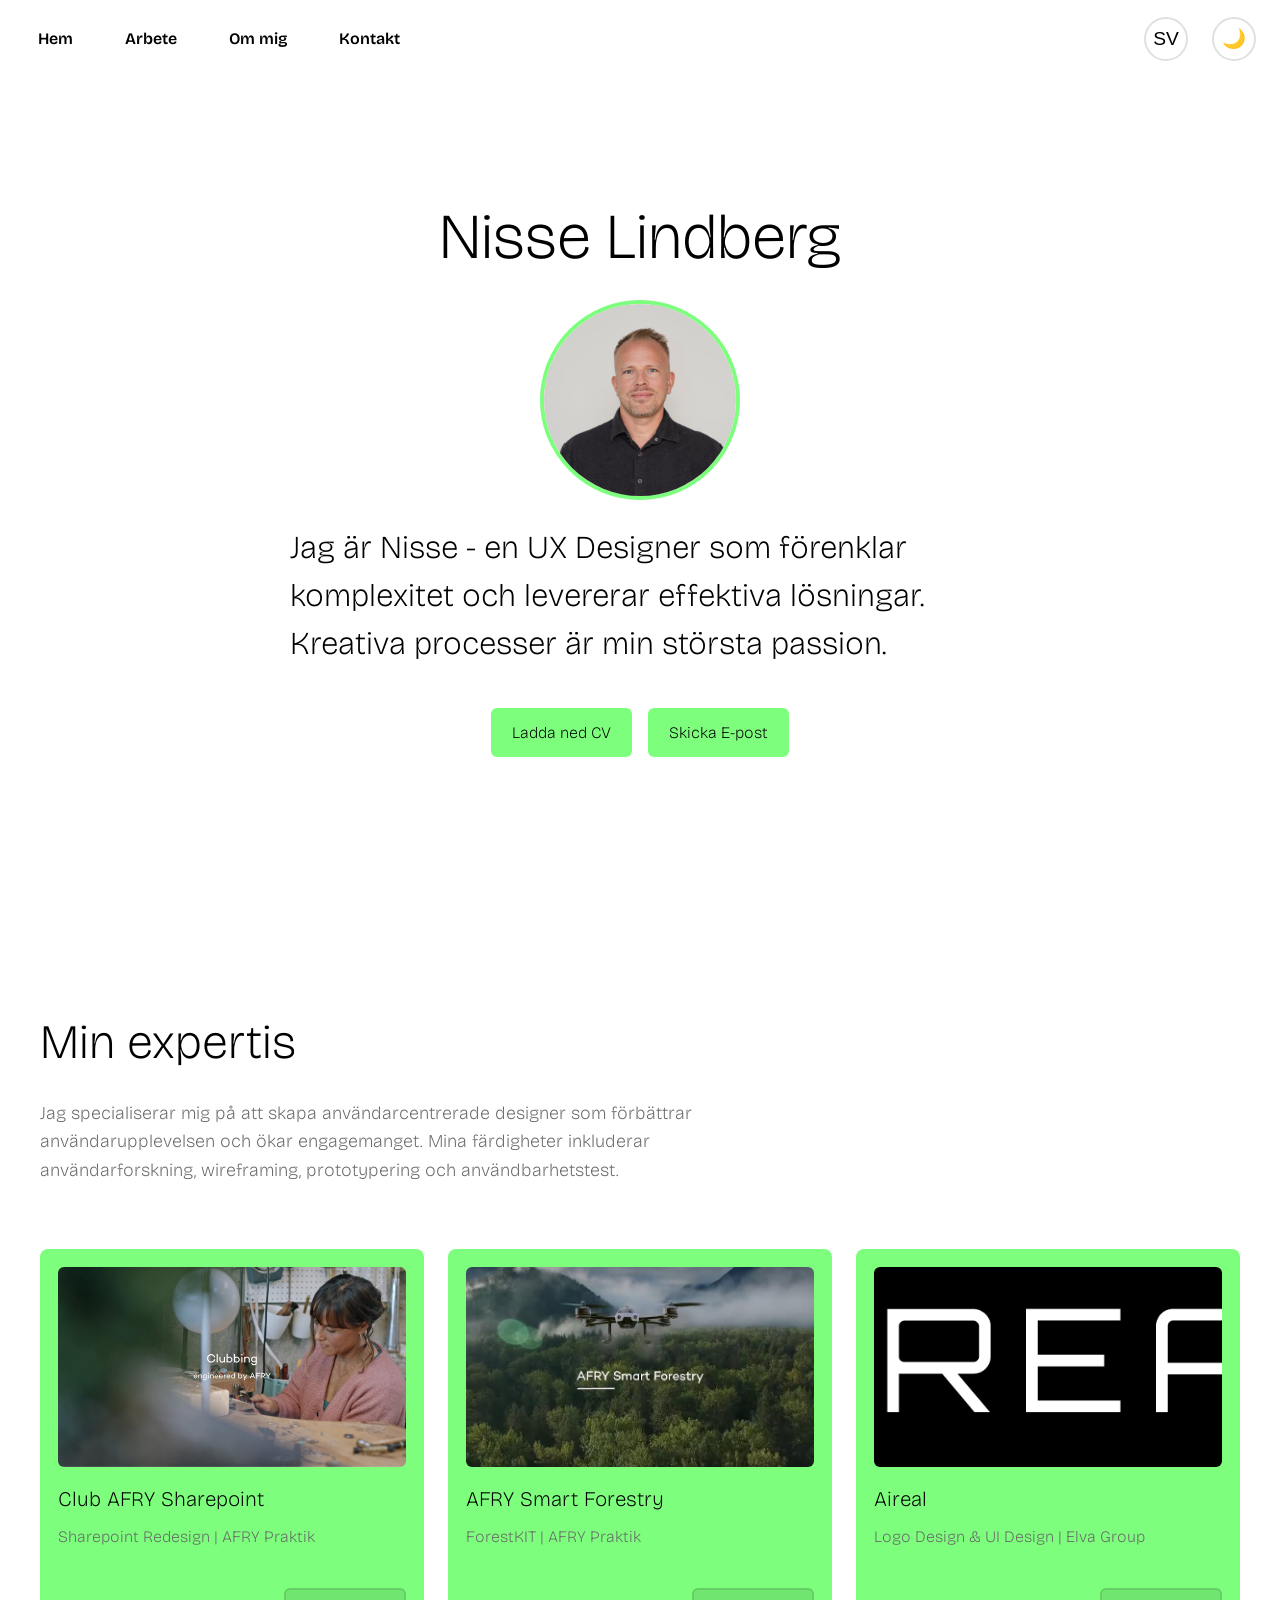
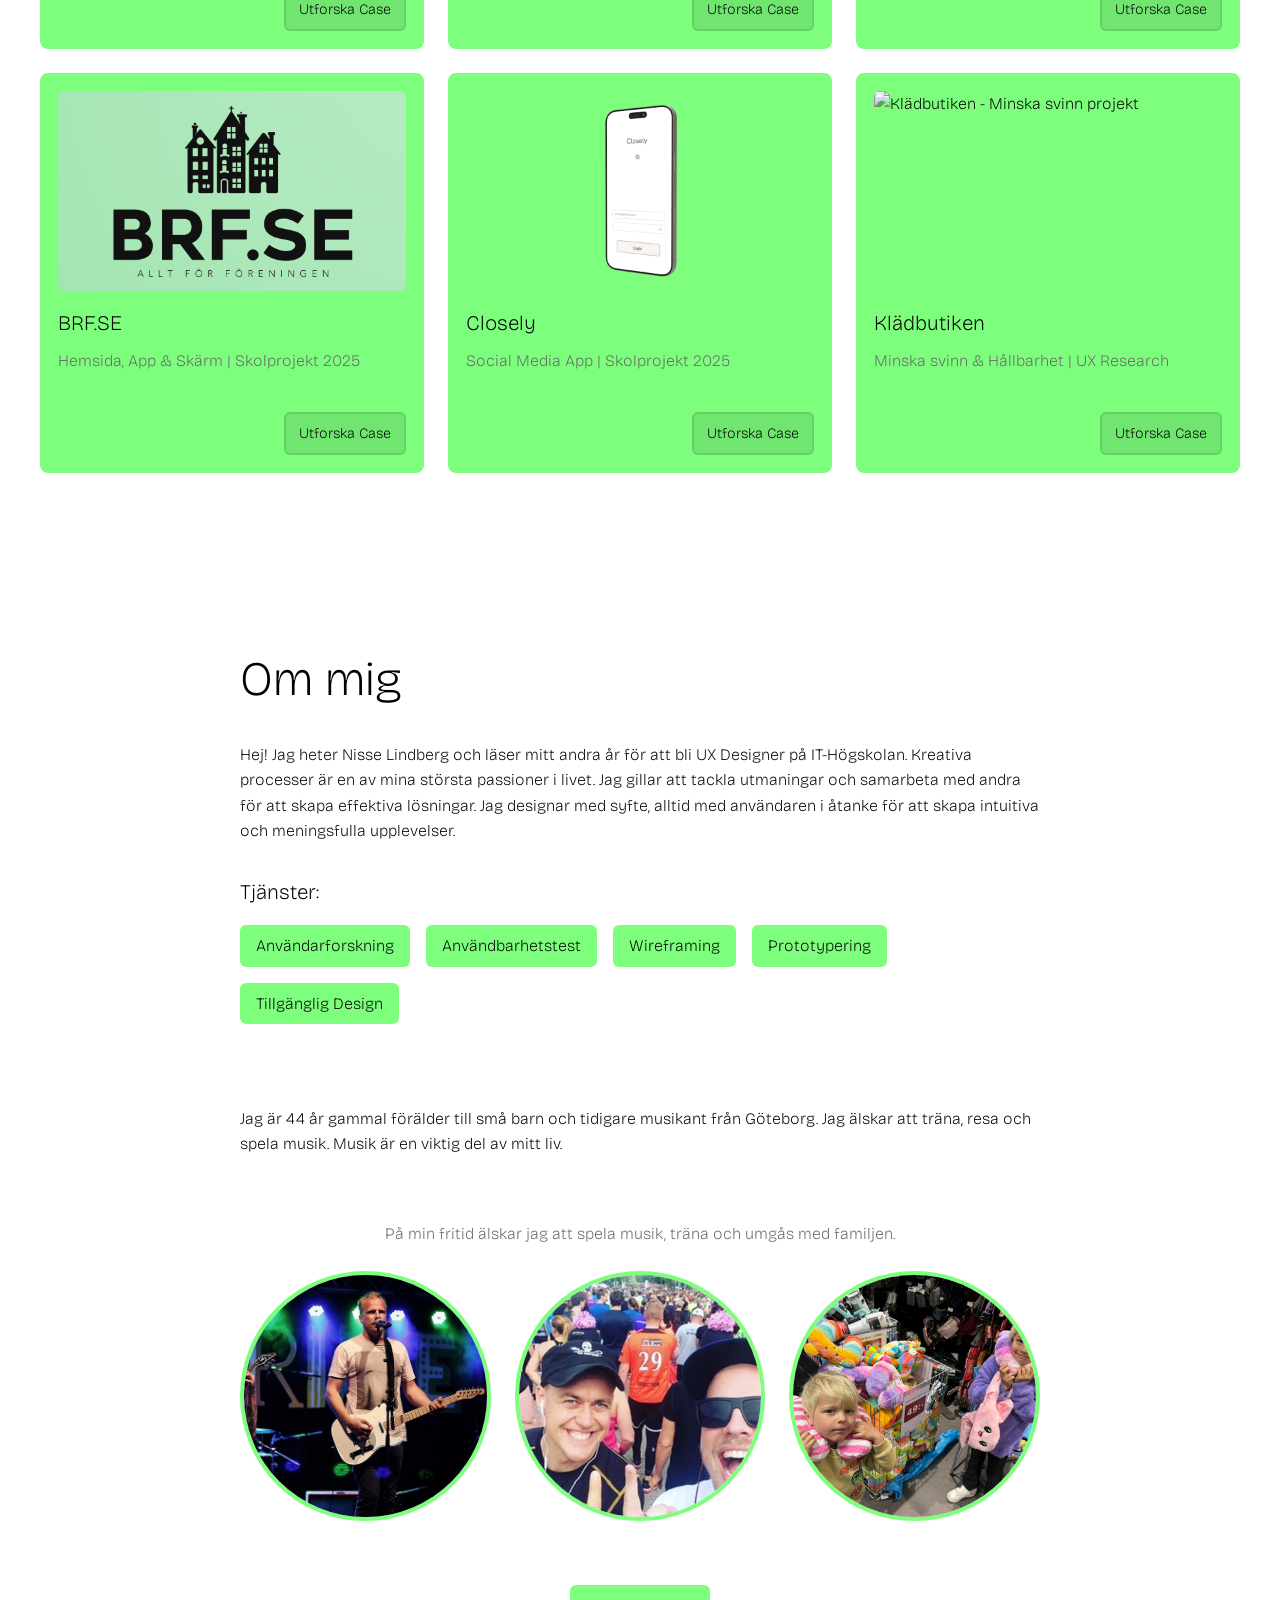
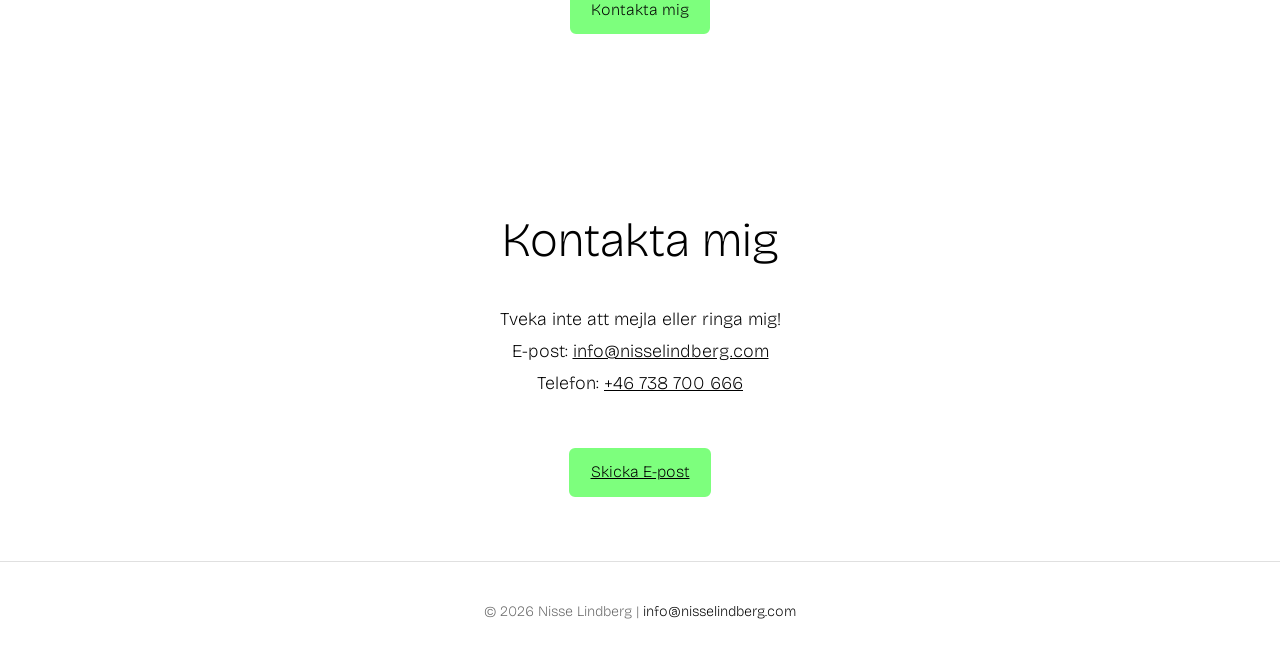
==== index.html @ 81adee59 "uppdatera skiten" ====
<!doctype html>
<html lang="sv">
  <head>
    <meta charset="UTF-8" />
    <meta name="viewport" content="width=device-width, initial-scale=1.0" />
    <meta
      name="description"
      content="Nisse Lindberg - UX Designer. Jag skapar användarcentrerade designlösningar som förbättrar användarupplevelsen."
    />
    <meta name="theme-color" content="#ffffff" />
    <title>Nisse Lindberg | UX Designer Portfolio</title>
    <link rel="preconnect" href="https://fonts.googleapis.com" />
    <link rel="preconnect" href="https://fonts.gstatic.com" crossorigin />
    <link
      href="https://fonts.googleapis.com/css2?family=Bricolage+Grotesque:opsz,wght@12..96,200..800&display=swap"
      rel="stylesheet"
    />
    <link href="https://unpkg.com/aos@2.3.1/dist/aos.css" rel="stylesheet" />
    <script src="https://unpkg.com/lenis@1.0.45/dist/lenis.min.js"></script>
    <link href="style.css?v=2.8" rel="stylesheet" />
  </head>
  <body>
    <a href="#main-content" class="skip-to-content">Hoppa till huvudinnehåll</a>

    <header>
      <nav aria-label="Huvudmeny">
        <ul class="main-menu">
          <li><a href="#home" data-i18n="nav.home">Hem</a></li>
          <li><a href="#work" data-i18n="nav.work">Arbete</a></li>
          <li><a href="#about" data-i18n="nav.about">Om mig</a></li>
          <li><a href="#contact" data-i18n="nav.contact">Kontakt</a></li>
        </ul>
        <button
          class="lang-toggle"
          aria-label="Byt språk"
          style="margin-left: auto"
        >
          <span class="lang-text">SV</span>
        </button>
        <button
          class="theme-toggle"
          aria-label="Slå på/av mörkt läge"
          title="Byt tema"
        >
          <span class="theme-icon">🌙</span>
        </button>
      </nav>
    </header>

    <main id="main-content" role="main">
      <!-- Home Section -->
      <section id="home" aria-label="Hem">
        <div class="hero-container">
          <h1 data-aos="fade-up" data-aos-delay="500" data-i18n="hero.title">
            Nisse Lindberg
          </h1>
          <img
            src="img/cropped-Nisse1.jpg"
            alt="Porträtt av Nisse Lindberg, UX Designer"
            loading="lazy"
          />
          <h2 data-aos="fade-up" data-aos-delay="800" data-i18n="hero.subtitle">
            Jag är Nisse - en UX Designer som förenklar komplexitet och
            levererar effektiva lösningar. Kreativa processer är min största
            passion.
          </h2>
          <div class="nav-buttons">
            <a
              href="CV25.pdf"
              class="btn"
              download
              aria-label="Ladda ned CV"
              data-i18n="hero.cv"
              >Ladda ned CV</a
            >
            <a
              href="mailto:info@nisselindberg.com?subject=Låt%20oss%20ansluta!"
              class="btn"
              aria-label="Skicka e-post till Nisse"
              data-i18n="hero.email"
              >Skicka E-post</a
            >
          </div>
        </div>
      </section>

      <!-- Work Section -->
      <section id="work" aria-label="Mitt arbete">
        <div class="work-container">
          <h2 data-i18n="work.title">Min expertis</h2>
          <p data-i18n="work.desc">
            Jag specialiserar mig på att skapa användarcentrerade designer som
            förbättrar användarupplevelsen och ökar engagemanget. Mina
            färdigheter inkluderar användarforskning, wireframing, prototypering
            och användbarhetstest.
          </p>
          <div class="cases">
            <article class="case-card" data-category="design">
              <img
                src="img/case1.jpg"
                alt="Club AFRY Sharepoint - Redesign projekt"
                loading="lazy"
              />
              <h3>Club AFRY Sharepoint</h3>
              <p data-i18n="case1.desc">Sharepoint Redesign | AFRY Praktik</p>
              <a href="case1.html" class="btn case-btn" data-i18n="case.btn"
                >Utforska Case</a
              >
            </article>
            <article class="case-card" data-category="ux">
              <img
                src="img/case2.jpeg"
                alt="AFRY Smart Forestry - ForestKIT projekt"
                loading="lazy"
              />
              <h3>AFRY Smart Forestry</h3>
              <p data-i18n="case2.desc">ForestKIT | AFRY Praktik</p>
              <a href="case2.html" class="btn case-btn" data-i18n="case.btn"
                >Utforska Case</a
              >
            </article>
            <article class="case-card" data-category="branding">
              <img
                src="img/case3.png"
                alt="Aireal - Logo och UI Design"
                loading="lazy"
              />
              <h3>Aireal</h3>
              <p data-i18n="case3.desc">Logo Design & UI Design | Elva Group</p>
              <a href="case3.html" class="btn case-btn" data-i18n="case.btn"
                >Utforska Case</a
              >
            </article>
            <article class="case-card" data-category="ui">
              <img
                src="img/case4.png"
                alt="BRF.SE - Hemsida, App och skärm design"
                loading="lazy"
              />
              <h3>BRF.SE</h3>
              <p data-i18n="case4.desc">
                Hemsida, App & Skärm | Skolprojekt 2025
              </p>
              <a href="case4.html" class="btn case-btn" data-i18n="case.btn"
                >Utforska Case</a
              >
            </article>
            <article class="case-card" data-category="social">
              <img
                src="img/case5.png"
                alt="Closely - Social media projekt"
                loading="lazy"
              />
              <h3>Closely</h3>
              <p data-i18n="case5.desc">Social Media App | Skolprojekt 2025</p>
              <a href="case5.html" class="btn case-btn" data-i18n="case.btn"
                >Utforska Case</a
              >
            </article>
            <article class="case-card" data-category="ux">
              <img
                src="https://images.unsplash.com/photo-1515886657613-9f3515b0c78f?q=80&w=2520&auto=format&fit=crop"
                alt="Klädbutiken - Minska svinn projekt"
                loading="lazy"
                style="object-position: top"
              />
              <h3>Klädbutiken</h3>
              <p data-i18n="case6.desc">
                Minska svinn & Hållbarhet | UX Research
              </p>
              <a href="case6.html" class="btn case-btn" data-i18n="case.btn"
                >Utforska Case</a
              >
            </article>
          </div>
        </div>
      </section>

      <!-- About Section -->
      <section id="about" aria-label="Om mig">
        <div class="about-container">
          <h2
            data-aos="fade-right"
            data-aos-delay="200"
            data-i18n="about.title"
          >
            Om mig
          </h2>
          <p
            data-aos="fade-left"
            data-aos-duration="1000"
            data-aos-delay="300"
            data-i18n="about.text"
          >
            Hej! Jag heter Nisse Lindberg och läser mitt andra år för att bli UX
            Designer på IT-Högskolan. Kreativa processer är en av mina största
            passioner i livet. Jag gillar att tackla utmaningar och samarbeta
            med andra för att skapa effektiva lösningar. Jag designar med syfte,
            alltid med användaren i åtanke för att skapa intuitiva och
            meningsfulla upplevelser.
          </p>

          <h3
            data-aos="zoom-in"
            data-aos-delay="200"
            data-i18n="about.services"
          >
            Tjänster:
          </h3>
          <ul data-aos="zoom-in" data-aos-delay="200">
            <li data-i18n="about.service1">Användarforskning</li>
            <li data-i18n="about.service2">Användbarhetstest</li>
            <li data-i18n="about.service3">Wireframing</li>
            <li data-i18n="about.service4">Prototypering</li>
            <li data-i18n="about.service5">Tillgänglig Design</li>
          </ul>

          <h3
            data-aos="zoom-out"
            data-aos-delay="200"
            data-i18n="about.personal"
          >
            Personligt:
          </h3>
          <p
            data-aos="zoom-out"
            data-aos-delay="200"
            data-i18n="about.personal_text"
          >
            Jag är 44 år gammal förälder till små barn och tidigare musikant
            från Göteborg. Jag älskar att träna, resa och spela musik. Musik är
            en viktig del av mitt liv.
          </p>

          <figure class="about-images">
            <figcaption data-i18n="about.caption">
              På min fritid älskar jag att spela musik, träna och umgås med
              familjen.
            </figcaption>
            <div class="about-images-grid">
              <img
                src="img/nissegitarr.webp"
                alt="Nisse spelar gitarr"
                loading="lazy"
              />
              <img
                src="img/nisseandy.avif"
                alt="Nisse springer med Andy McCoy från Hanoi Rocks"
                loading="lazy"
              />
              <img
                src="img/kids.avif"
                alt="Nisses barn på en strand"
                loading="lazy"
              />
            </div>
          </figure>

          <div class="about-btn-container">
            <a href="#contact" class="btn" data-i18n="about.btn"
              >Kontakta mig</a
            >
          </div>
        </div>
      </section>

      <!-- Contact Section -->
      <section id="contact" aria-label="Kontakt">
        <div class="contact-container">
          <h2 data-i18n="contact.title">Kontakta mig</h2>
          <p>
            <span data-i18n="contact.intro"
              >Tveka inte att mejla eller ringa mig!</span
            ><br />
            <strong data-i18n="contact.email">E-post:</strong>
            <a href="mailto:info@nisselindberg.com">info@nisselindberg.com</a
            ><br />
            <strong data-i18n="contact.phone">Telefon:</strong>
            <a href="tel:+46738700666">+46 738 700 666</a>
          </p>
          <a
            href="mailto:info@nisselindberg.com?subject=Låt%20oss%20ansluta!"
            class="btn"
            data-i18n="contact.btn"
            >Skicka E-post</a
          >
        </div>
      </section>
    </main>

    <footer>
      <p>
        &copy; 2026 Nisse Lindberg |
        <a href="mailto:info@nisselindberg.com">info@nisselindberg.com</a>
      </p>
    </footer>

    <script src="https://unpkg.com/aos@2.3.1/dist/aos.js"></script>
    <script src="js/main.js"></script>
    <script>
      AOS.init();
    </script>
  </body>
</html>
---- style.css ----
/* ========================================
   CSS VARIABLES & GLOBAL STYLES
   ======================================== */

:root {
  /* Colors */
  --color-primary: #000000;
  --color-secondary: #ffffff;
  --color-accent: #7dff7d; /* Bright green */
  --color-accent-hover: #5cd65c;
  --color-glow: transparent; /* Clean white background for light mode */
  --color-text: #000000;
  --color-text-light: #666666;
  --color-bg: #ffffff;
  --color-bg-alt: #f7f7f7;
  --color-border: #e0e0e0;

  /* Typography */
  --font-family: "Bricolage Grotesque", sans-serif;
  --font-size-base: 16px;
  --font-size-small: 0.9rem;
  --font-size-large: 1.125rem;

  /* Spacing */
  --spacing-xs: 0.25rem;
  --spacing-sm: 0.5rem;
  --spacing-md: 1rem;
  --spacing-lg: 1.5rem;
  --spacing-xl: 2rem;
  --spacing-2xl: 4rem;

  /* Border Radius */
  --radius-sm: 6px;
  --radius-md: 8px;
  --radius-lg: 12px;
  --radius-full: 50%;

  /* Transitions */
  --transition-fast: 0.2s ease;
  --transition-normal: 0.3s ease;
  --transition-slow: 0.6s ease;

  /* Z-index */
  --z-nav: 1000;
  --z-modal: 1100;
}

/* Allow explicit theme switching via data-theme attribute */
:root[data-theme="dark"] {
  --color-primary: #ffffff;
  --color-secondary: #020617; /* Dark dark blue */
  --color-accent: #3b82f6; /* Tech Blue */
  --color-accent-hover: #2563eb;
  --color-glow: #172554; /* Mysterious deep blue glow */
  --color-text: #ffffff;
  --color-text-light: #cccccc;
  --color-bg: radial-gradient(
    ellipse at 50% 100%,
    #1e40af 0%,
    #020617 70%
  ); /* Mysterious gradient from bottom */
  --color-bg-alt: #1e293b;
  --color-border: #374151;
}

:root[data-theme="light"] {
  /* keep defaults in :root; explicit light theme ensures predictability */
  --color-primary: #000000;
  --color-secondary: #ffffff;
  --color-accent: #7dff7d;
  --color-accent-hover: #5cd65c;
  --color-glow: transparent;
  --color-text: #000000;
  --color-text-light: #666666;
  --color-bg: #ffffff;
  --color-bg-alt: #f7f7f7;
  --color-border: #e0e0e0;
}

/* Dark mode */
@media (prefers-color-scheme: dark) {
  :root {
    --color-primary: #ffffff;
    --color-secondary: #020617;
    --color-accent: #3b82f6;
    --color-accent-hover: #2563eb;
    --color-glow: #172554;
    --color-text: #ffffff;
    --color-text-light: #cccccc;
    --color-bg: radial-gradient(ellipse at 50% 100%, #1e40af 0%, #020617 70%);
    --color-bg-alt: #1e293b;
    --color-border: #374151;
  }
}

/* ========================================
   GLOBAL STYLES
   ======================================== */

* {
  box-sizing: border-box;
}

html {
  margin: 0;
  padding: 0;
  overflow-x: hidden;
  height: 100%;
}

html,
body {
  font-size: var(--font-size-base);
  font-family: var(--font-family);
  margin: 0;
  padding: 0;
  font-weight: 200;
  line-height: 1.6;
  color: var(--color-text);
  background: var(--color-bg);
  background-attachment: fixed; /* Ensure gradient covers full scroll */
  transition: color var(--transition-normal);
  overflow-x: hidden;
  min-height: 100%;
  -webkit-font-smoothing: antialiased;
  -moz-osx-font-smoothing: grayscale;
}

body {
  background-color: transparent;
}

/* Lenis Smooth Scroll recommended styles */
html.lenis,
html.lenis body {
  height: auto;
}

.lenis.lenis-smooth {
  scroll-behavior: auto !important;
}

.lenis.lenis-smooth [data-lenis-prevent] {
  overscroll-behavior: contain;
}

h1,
h2,
h3,
h4,
h5,
h6,
strong,
b {
  font-family: var(--font-family);
  font-weight: 200;
}

/* Ensure nothing appears above header */
html::before,
html::after,
body::after {
  display: none !important;
  content: none !important;
}

body::before {
  content: "";
  position: fixed;
  top: 50%;
  left: 50%;
  transform: translate(-50%, -50%);
  width: 150vw;
  height: 150vh;
  background: radial-gradient(
    circle at center,
    var(--color-glow) 0%,
    transparent 60%
  );
  filter: blur(80px);
  z-index: 0;
  pointer-events: none;
  animation: gradient-pulse 10s ease-in-out infinite alternate;
}

body.dark-mode {
  color-scheme: dark;
}

/* Skip to content link for accessibility */
.skip-to-content {
  position: absolute;
  top: -9999px;
  left: -9999px;
  background: var(--color-primary);
  color: var(--color-secondary);
  padding: var(--spacing-md);
  text-decoration: none;
  z-index: calc(var(--z-nav) + 1);
  border-radius: 0 0 var(--radius-sm) 0;
  opacity: 0;
  visibility: hidden;
}

.skip-to-content:focus {
  top: 0;
  left: 0;
  opacity: 1;
  visibility: visible;
  outline: 2px solid var(--color-accent);
  outline-offset: 2px;
}

img {
  max-width: 100%;
  height: auto;
  display: block;
}

/* ========================================
  KEYFRAME ANIMATIONS
  ======================================== */

@keyframes shake {
  0% {
    transform: translateX(0);
  }
  25% {
    transform: translateX(-4px);
  }
  50% {
    transform: translateX(4px);
  }
  75% {
    transform: translateX(-4px);
  }
  100% {
    transform: translateX(0);
  }
}

@keyframes reveal {
  0% {
    opacity: 0;
    transform: translateY(40px);
  }
  100% {
    opacity: 1;
    transform: translateY(0);
  }
}

@keyframes gradient-pulse {
  0% {
    transform: translate(-50%, -50%) scale(1);
    opacity: 0.5;
  }
  100% {
    transform: translate(-50%, -50%) scale(1.3);
    opacity: 0.8;
  }
}

/* ========================================
  HEADER & NAVIGATION
  ======================================== */

header {
  position: fixed;
  top: 0 !important;
  left: 0;
  right: 0;
  width: 100%;
  max-width: 100%;
  background: transparent !important; /* allow nav background to show through */
  z-index: var(--z-nav);
  box-shadow: none !important;
  transition:
    box-shadow var(--transition-normal),
    background-color var(--transition-normal);
  border: none !important;
  margin: 0 !important;
  padding: 0 !important;
  height: auto;
}

header::before,
header::after {
  display: none !important;
  content: none !important;
}

/* Hide any scroll indicator elements */
#scroll-indicator,
.scroll-indicator,
[id*="scroll"],
[class*="scroll-indicator"] {
  display: none !important;
}

header:hover {
  box-shadow: none;
}

nav {
  display: flex;
  justify-content: flex-start;
  align-items: center;
  padding: var(--spacing-md) var(--spacing-lg);
  gap: var(--spacing-lg);
  background-color: transparent;
  border: none;
  position: relative;
}

nav ul {
  display: flex;
  gap: var(--spacing-lg);
  list-style: none;
  margin: 0;
  padding: 0;
}

nav a {
  text-decoration: none;
  color: var(--color-text);
  font-weight: 600;
  padding: 0.5rem 0.75rem;
  border-radius: var(--radius-sm);
  background-color: transparent;
  transition: all var(--transition-fast);
  position: relative;
  border: 2px solid transparent;
  min-height: 44px; /* larger hit area */
  display: inline-flex;
  align-items: center;
}

nav a:hover {
  transform: translateY(-2px);
  background-color: var(--color-accent-hover);
  color: var(--color-text);
}

nav a:focus {
  outline: 3px solid var(--color-accent);
  outline-offset: 3px;
  background-color: var(--color-accent);
  color: var(--color-text);
}

nav a.active {
  background-color: var(--color-accent);
  font-weight: 700;
}

/* Theme toggle button */
.theme-toggle,
.lang-toggle {
  background: transparent;
  border: 2px solid var(--color-border);
  color: var(--color-text);
  font-size: 1.2rem;
  width: 44px;
  height: 44px;
  border-radius: var(--radius-full);
  cursor: pointer;
  display: flex;
  align-items: center;
  justify-content: center;
  transition: all var(--transition-fast);
}

.theme-toggle:hover,
.lang-toggle:hover {
  background-color: var(--color-accent-hover);
  transform: translateY(-2px);
}

.theme-toggle:focus,
.lang-toggle:focus {
  outline: 2px solid var(--color-accent);
  outline-offset: 2px;
}

/* ========================================
   CASE PAGE STYLES
   ======================================== */

.case-container,
.case {
  max-width: 900px;
  margin: var(--spacing-xl) auto var(--spacing-2xl); /* Justerad toppmarginal för att minska avståndet till header-bilden */
  padding: var(--spacing-2xl) var(--spacing-lg);
}

.case-container h1,
.case h1 {
  font-size: clamp(2.5rem, 5vw, 3.5rem);
  font-weight: 200;
  margin-bottom: var(--spacing-md);
  color: var(--color-text);
  line-height: 1.2;
}

.case-container h2,
.case h2 {
  font-size: clamp(1.8rem, 4vw, 2.5rem);
  font-weight: 200;
  margin-top: var(--spacing-2xl);
  margin-bottom: var(--spacing-md);
  color: var(--color-text);
  border-bottom: 2px solid var(--color-accent);
  padding-bottom: var(--spacing-sm);
}

.case-container h3,
.case h3 {
  font-size: clamp(1.3rem, 3vw, 1.8rem);
  font-weight: 200;
  margin-top: var(--spacing-xl);
  margin-bottom: var(--spacing-md);
  color: var(--color-text);
}

.case-container p,
.case p {
  font-size: var(--font-size-large);
  line-height: 1.8;
  margin-bottom: var(--spacing-lg);
  color: var(--color-text-light);
}

.case-container strong,
.case strong {
  color: var(--color-text);
  font-weight: 200;
}

.case-meta {
  display: grid;
  grid-template-columns: repeat(auto-fit, minmax(200px, 1fr));
  gap: var(--spacing-md);
  margin: var(--spacing-xl) 0;
  padding: var(--spacing-lg);
  background: var(--color-accent);
  border-radius: var(--radius-md);
}

.case-meta p {
  margin: 0;
  font-size: var(--font-size-base);
}

.case-image,
.case figure {
  margin: var(--spacing-2xl) 0;
}

.case-image img,
.case img,
.case figure img {
  width: 100%;
  border-radius: var(--radius-md);
  box-shadow: 0 8px 24px rgba(0, 0, 0, 0.1);
  transition: transform var(--transition-normal);
  display: block;
}

.case-image img:hover,
.case img:hover,
.case figure img:hover {
  transform: scale(1.02);
}

.case iframe,
.case video {
  width: 100%;
  max-width: 100%;
  aspect-ratio: 16 / 9;
  border-radius: var(--radius-md);
  border: none;
  box-shadow: 0 8px 24px rgba(0, 0, 0, 0.1);
  display: block;
  margin: var(--spacing-lg) 0;
}

.case video {
  background: var(--color-bg-alt);
}

.case-container .nav-buttons,
.case .nav-buttons {
  margin-top: var(--spacing-2xl);
  padding-top: var(--spacing-xl);
  border-top: 2px solid var(--color-border);
  display: flex;
  justify-content: center;
}

/* Featured image in header */
.featured-image {
  width: 100%;
  background-size: cover;
  background-position: center;
  height: 400px;
  margin-top: 160px; /* Justerad för att flytta ner bilden ännu mer från headern */
  margin-top: 180px; /* Justerad för att flytta ner bilden ännu mer från headern */
  position: relative;
  z-index: 1;
}

.project-intro img {
  width: 100%;
  border-radius: var(--radius-md);
  box-shadow: 0 8px 24px rgba(0, 0, 0, 0.1);
}

.project-description h1 {
  margin-bottom: var(--spacing-md);
}

/* Project details grid */
.project-details {
  display: grid;
  grid-template-columns: repeat(auto-fit, minmax(250px, 1fr));
  gap: var(--spacing-lg);
  margin: var(--spacing-2xl) 0;
}

.detail-card {
  background: var(--color-accent);
  padding: var(--spacing-lg);
  border-radius: var(--radius-md);
  transition: transform var(--transition-normal);
}

.detail-card:hover {
  transform: translateY(-4px);
  box-shadow: 0 8px 24px rgba(0, 0, 0, 0.1);
}

.detail-card h3 {
  margin-top: 0;
  margin-bottom: var(--spacing-sm);
  border: none;
  padding: 0;
}

.detail-card p {
  margin: 0;
}

/* Gallery grid */
.project-gallery {
  margin: var(--spacing-2xl) 0;
}

.gallery-grid {
  display: grid;
  grid-template-columns: repeat(auto-fit, minmax(300px, 1fr));
  gap: var(--spacing-lg);
  margin-top: var(--spacing-lg);
}

.gallery-grid img {
  width: 100%;
  border-radius: var(--radius-md);
  box-shadow: 0 8px 24px rgba(0, 0, 0, 0.1);
  aspect-ratio: 16 / 9;
  object-fit: cover;
}

.project-content {
  margin: var(--spacing-2xl) 0;
}

/* Footer contact section on case pages */
footer .contact-container {
  max-width: 700px;
  margin: 0 auto;
  text-align: center;
  padding: var(--spacing-2xl) var(--spacing-lg);
}

/* Responsive for case pages */
@media (max-width: 768px) {
  .case-container,
  .case {
    margin-top: 100px;
    padding: var(--spacing-xl) var(--spacing-md);
  }

  .case-meta,
  .project-details {
    grid-template-columns: 1fr;
  }

  .gallery-grid {
    grid-template-columns: 1fr;
  }
}

/* ========================================
   HERO / HOME SECTION
   ======================================== */

#home {
  background-color: transparent;
  min-height: 100vh;
  display: flex;
  align-items: center;
  justify-content: center;
  text-align: center;
  padding: 80px var(--spacing-lg) var(--spacing-lg);
  position: relative;
  overflow: hidden;
}

.hero-container {
  max-width: 700px;
  display: flex;
  flex-direction: column;
  align-items: center;
  gap: var(--spacing-lg);
  animation: fadeIn var(--transition-slow) ease-out;
  position: relative;
  z-index: 1;
}

@keyframes fadeIn {
  from {
    opacity: 0;
    transform: translateY(20px);
  }
  to {
    opacity: 1;
    transform: translateY(0);
  }
}

.hero-container h1 {
  font-size: clamp(2.5rem, 8vw, 4rem);
  font-weight: 200;
  margin: 0;
  line-height: 1.2;
  width: 100%;
  text-align: center;
}

.hero-container h2 {
  font-size: clamp(1.5rem, 4vw, 2rem);
  font-weight: 200;
  line-height: 1.5;
  text-align: left;
  margin: 0;
  width: fit-content;
}

.hero-container img {
  width: 200px;
  height: 200px;
  border-radius: var(--radius-full);
  object-fit: cover;
  border: 4px solid var(--color-accent);
  transition: transform var(--transition-normal);
}

.hero-container img:hover {
  transform: scale(1.05) rotate(2deg);
}

.nav-buttons {
  display: flex;
  justify-content: center;
  gap: var(--spacing-md);
  flex-wrap: wrap;
  margin-top: var(--spacing-md);
}

/* ========================================
   BUTTONS
   ======================================== */

.btn {
  display: inline-block;
  padding: 0.6rem 1.2rem;
  background-color: var(--color-accent);
  color: var(--color-text);
  text-decoration: none;
  border-radius: var(--radius-sm);
  font-weight: 200;
  transition: all var(--transition-fast);
  border: 2px solid var(--color-accent);
  cursor: pointer;
  font-family: inherit;
  font-size: inherit;
  text-align: center;
  position: relative;
}

.btn:hover {
  background-color: var(--color-accent-hover);
  border-color: var(--color-accent-hover);
  transform: translateY(-2px);
  box-shadow: 0 4px 12px rgba(0, 0, 0, 0.15);
}

.btn:focus {
  outline: 2px solid var(--color-primary);
  outline-offset: 2px;
}

.btn:active {
  transform: translateY(0);
}

/* ========================================
   WORK SECTION
   ======================================== */

#work {
  background-color: transparent;
  padding: var(--spacing-2xl) var(--spacing-lg);
}

.work-container {
  max-width: 1200px;
  margin: 0 auto;
}

.work-container h2 {
  font-size: clamp(2rem, 5vw, 3rem);
  margin-bottom: var(--spacing-md);
}

.work-container > p {
  font-size: var(--font-size-large);
  color: var(--color-text-light);
  max-width: 700px;
  margin-bottom: var(--spacing-2xl);
}

.cases {
  display: grid;
  grid-template-columns: repeat(auto-fit, minmax(300px, 1fr));
  gap: var(--spacing-lg);
  margin-top: var(--spacing-2xl);
}

.case-card {
  background: var(--color-accent);
  border-radius: var(--radius-md);
  padding: var(--spacing-md);
  min-height: 400px;
  display: flex;
  flex-direction: column;
  position: relative;
  transition: all var(--transition-normal);
  border: 2px solid transparent;
  overflow: hidden;
  cursor: pointer;
}

.case-card:hover {
  transform: translateY(-8px);
  box-shadow: 0 12px 24px rgba(0, 0, 0, 0.15);
  border-color: var(--color-primary);
}

.case-card img {
  width: 100%;
  height: 200px;
  object-fit: cover;
  border-radius: var(--radius-sm);
  transition: transform var(--transition-normal);
}

.case-card:hover img {
  transform: scale(1.05);
}

/* Specific fix for Closely card image to prevent cropping */
.case-card[data-category="social"] img {
  object-fit: contain;
}

.case-card h3 {
  margin: var(--spacing-md) 0 var(--spacing-sm);
  font-size: 1.3rem;
}

.case-card p {
  flex-grow: 1;
  color: var(--color-text-light);
  margin: 0;
  padding-bottom: var(--spacing-lg);
}

.case-card .case-insikter {
  font-size: var(--font-size-small);
  font-style: italic;
  color: var(--color-text-light);
  margin-top: var(--spacing-sm);
  padding-bottom: var(--spacing-md);
}

.case-btn {
  margin-top: auto;
  align-self: flex-end;
  padding: 0.5rem 0.8rem;
  font-size: var(--font-size-small);
  background-color: rgba(0, 0, 0, 0.1);
  border: 2px solid rgba(0, 0, 0, 0.1);
  border-radius: var(--radius-sm);
}

.case-btn:hover {
  background-color: rgba(0, 0, 0, 0.2);
  border-color: rgba(0, 0, 0, 0.2);
}

/* ========================================
   ABOUT SECTION
   ======================================== */

#about {
  background-color: transparent;
  padding: var(--spacing-2xl) var(--spacing-lg);
}

.about-container {
  max-width: 800px;
  margin: 0 auto;
}

.about-container h2 {
  font-size: clamp(2rem, 5vw, 3rem);
  margin-bottom: var(--spacing-lg);
}

.about-container h3 {
  font-size: 1.3rem;
  margin-top: var(--spacing-xl);
  margin-bottom: var(--spacing-md);
}

.about-container ul {
  list-style: none;
  padding: 0;
  margin: 0;
  display: flex;
  flex-wrap: wrap;
  gap: var(--spacing-md);
}

.about-container li {
  background: var(--color-accent);
  padding: var(--spacing-sm) var(--spacing-md);
  border-radius: var(--radius-sm);
  transition: all var(--transition-fast);
}

.about-container li:hover {
  background: var(--color-accent-hover);
  transform: scale(1.05);
}

.about-images figcaption {
  text-align: center;
  margin-bottom: var(--spacing-lg);
  color: var(--color-text-light);
}

.about-images {
  margin: var(--spacing-2xl) 0;
}

.about-images-grid {
  display: grid;
  grid-template-columns: repeat(3, 1fr);
  gap: var(--spacing-lg);
}

.about-images img {
  width: 100%;
  aspect-ratio: 1;
  border-radius: var(--radius-full);
  object-fit: cover;
  transition: transform var(--transition-normal);
  border: 4px solid var(--color-accent);
}

.about-images img:hover {
  transform: scale(1.05) rotate(-2deg);
}

.about-btn-container {
  display: flex;
  justify-content: center;
  margin-top: var(--spacing-2xl);
}

/* ========================================
   CONTACT SECTION
   ======================================== */

#contact {
  background-color: transparent;
  padding: var(--spacing-2xl) var(--spacing-lg);
}

.contact-container {
  max-width: 700px;
  margin: 0 auto;
  text-align: center;
}

.contact-container h2 {
  font-size: clamp(2rem, 5vw, 3rem);
  margin-bottom: var(--spacing-lg);
}

.contact-container img {
  display: block;
  margin: var(--spacing-lg) auto;
  width: 200px;
  height: 200px;
  border-radius: var(--radius-full);
  object-fit: cover;
  border: 4px solid var(--color-accent);
  transition: transform var(--transition-normal);
}

.contact-container img:hover {
  transform: scale(1.05);
}

.contact-container p {
  font-size: var(--font-size-large);
  margin: var(--spacing-lg) 0;
  line-height: 1.8;
}

.contact-container a {
  color: var(--color-text);
  text-decoration: underline;
  transition: color var(--transition-fast);
}

.contact-container a:hover {
  color: var(--color-accent);
}

.contact-container a:focus {
  outline: 2px solid var(--color-accent);
  outline-offset: 2px;
}

.contact-container .btn {
  margin-top: var(--spacing-lg);
}

/* ========================================
   FOOTER
   ======================================== */

footer {
  background-color: transparent;
  text-align: center;
  padding: var(--spacing-lg);
  font-size: var(--font-size-small);
  color: var(--color-text-light);
  border-top: 1px solid var(--color-border);
}

footer a {
  color: var(--color-text);
  text-decoration: none;
  transition: color var(--transition-fast);
}

footer a:hover {
  color: var(--color-accent);
  text-decoration: underline;
}

/* ========================================
   RESPONSIVE DESIGN
   ======================================== */

/* Tablet */
@media (max-width: 1024px) {
  nav {
    flex-wrap: wrap;
    gap: var(--spacing-md);
  }

  nav ul {
    gap: var(--spacing-md);
  }

  .hero-container h2 {
    text-align: center;
  }

  .cases {
    grid-template-columns: repeat(2, 1fr);
  }

  .about-images {
    grid-template-columns: repeat(2, 1fr);
  }

  .about-images img {
    width: 100%;
    height: 250px;
  }
}

/* Mobile */
@media (max-width: 768px) {
  /* Öka kontrasten för text i light mode på mobil */
  :root,
  :root[data-theme="light"] {
    --color-text-light: #000000;
    --color-text: #000000;
  }

  :root[data-theme="dark"] {
    --color-text-light: #ffffff;
  }

  html,
  body {
    font-size: 16px; /* Behåll läsbar storlek på mobil */
  }

  header {
    padding: var(--spacing-sm);
  }

  nav {
    justify-content: center;
    gap: var(--spacing-sm);
    padding: var(--spacing-sm);
    flex-wrap: wrap; /* Låt innehållet flöda så inget överlappar */
  }

  nav ul {
    flex-wrap: wrap;
    justify-content: center;
    gap: var(--spacing-xs); /* Mindre gap mellan knapparna */
  }

  nav a {
    padding: 0.4rem 0.5rem; /* Mindre padding */
    font-size: 0.9rem; /* Mindre text för att spara plats */
  }

  .theme-toggle,
  .lang-toggle {
    position: static; /* Ta bort absolut positionering för att undvika överlapp */
    width: 36px; /* Lite mindre knappar */
    height: 36px;
    font-size: 1rem;
    margin-left: 0;
  }

  #home {
    padding-top: 100px;
    padding: 100px var(--spacing-md) var(--spacing-lg);
  }

  .hero-container h1 {
    font-size: 2.5rem; /* Större rubrik */
  }

  .hero-container h2 {
    font-size: 1.5rem;
  }

  .hero-container img {
    width: 220px; /* Mycket större profilbild */
    height: 220px;
  }

  .nav-buttons {
    gap: var(--spacing-sm);
  }

  .btn {
    padding: 0.5rem 1rem;
    font-size: 0.9rem;
  }

  .case-card img {
    height: 240px; /* Högre bilder på case-korten */
  }

  .cases {
    grid-template-columns: 1fr;
  }

  .work-container,
  .about-container,
  .contact-container {
    padding: 0 var(--spacing-sm);
  }

  .about-images {
    grid-template-columns: 1fr;
    gap: var(--spacing-md);
  }

  .about-images img {
    width: 100%;
    height: 250px;
  }

  .contact-container img {
    width: 150px;
    height: 150px;
  }
}

/* Extra small devices */
@media (max-width: 480px) {
  html,
  body {
    font-size: 16px; /* Ingen minskning på små skärmar */
  }

  header {
    padding: var(--spacing-xs);
  }

  nav ul {
    flex-wrap: wrap;
  }

  #home {
    padding-top: 90px;
  }

  .hero-container h1 {
    font-size: 2.2rem;
  }

  .hero-container h2 {
    font-size: 1.3rem;
  }

  .hero-container img {
    width: 180px;
    height: 180px;
  }

  .case-card {
    min-height: 350px;
  }

  .case-card h3 {
    font-size: 1.1rem;
  }

  .btn {
    padding: 0.4rem 0.8rem;
    font-size: 0.85rem;
  }
}

/* ========================================
   PRINT STYLES
   ======================================== */

@media print {
  header,
  footer {
    display: none;
  }

  body {
    background: white;
    color: black;
  }

  a {
    color: black;
  }
}

/* ========================================
   ACCESSIBILITY
   ======================================== */

@media (prefers-reduced-motion: reduce) {
  * {
    animation-duration: 0.01ms !important;
    animation-iteration-count: 1 !important;
    transition-duration: 0.01ms !important;
  }
}

/* High contrast mode */
@media (prefers-contrast: more) {
  .btn {
    border-width: 3px;
  }

  nav a {
    border: 2px solid var(--color-text);
  }
}
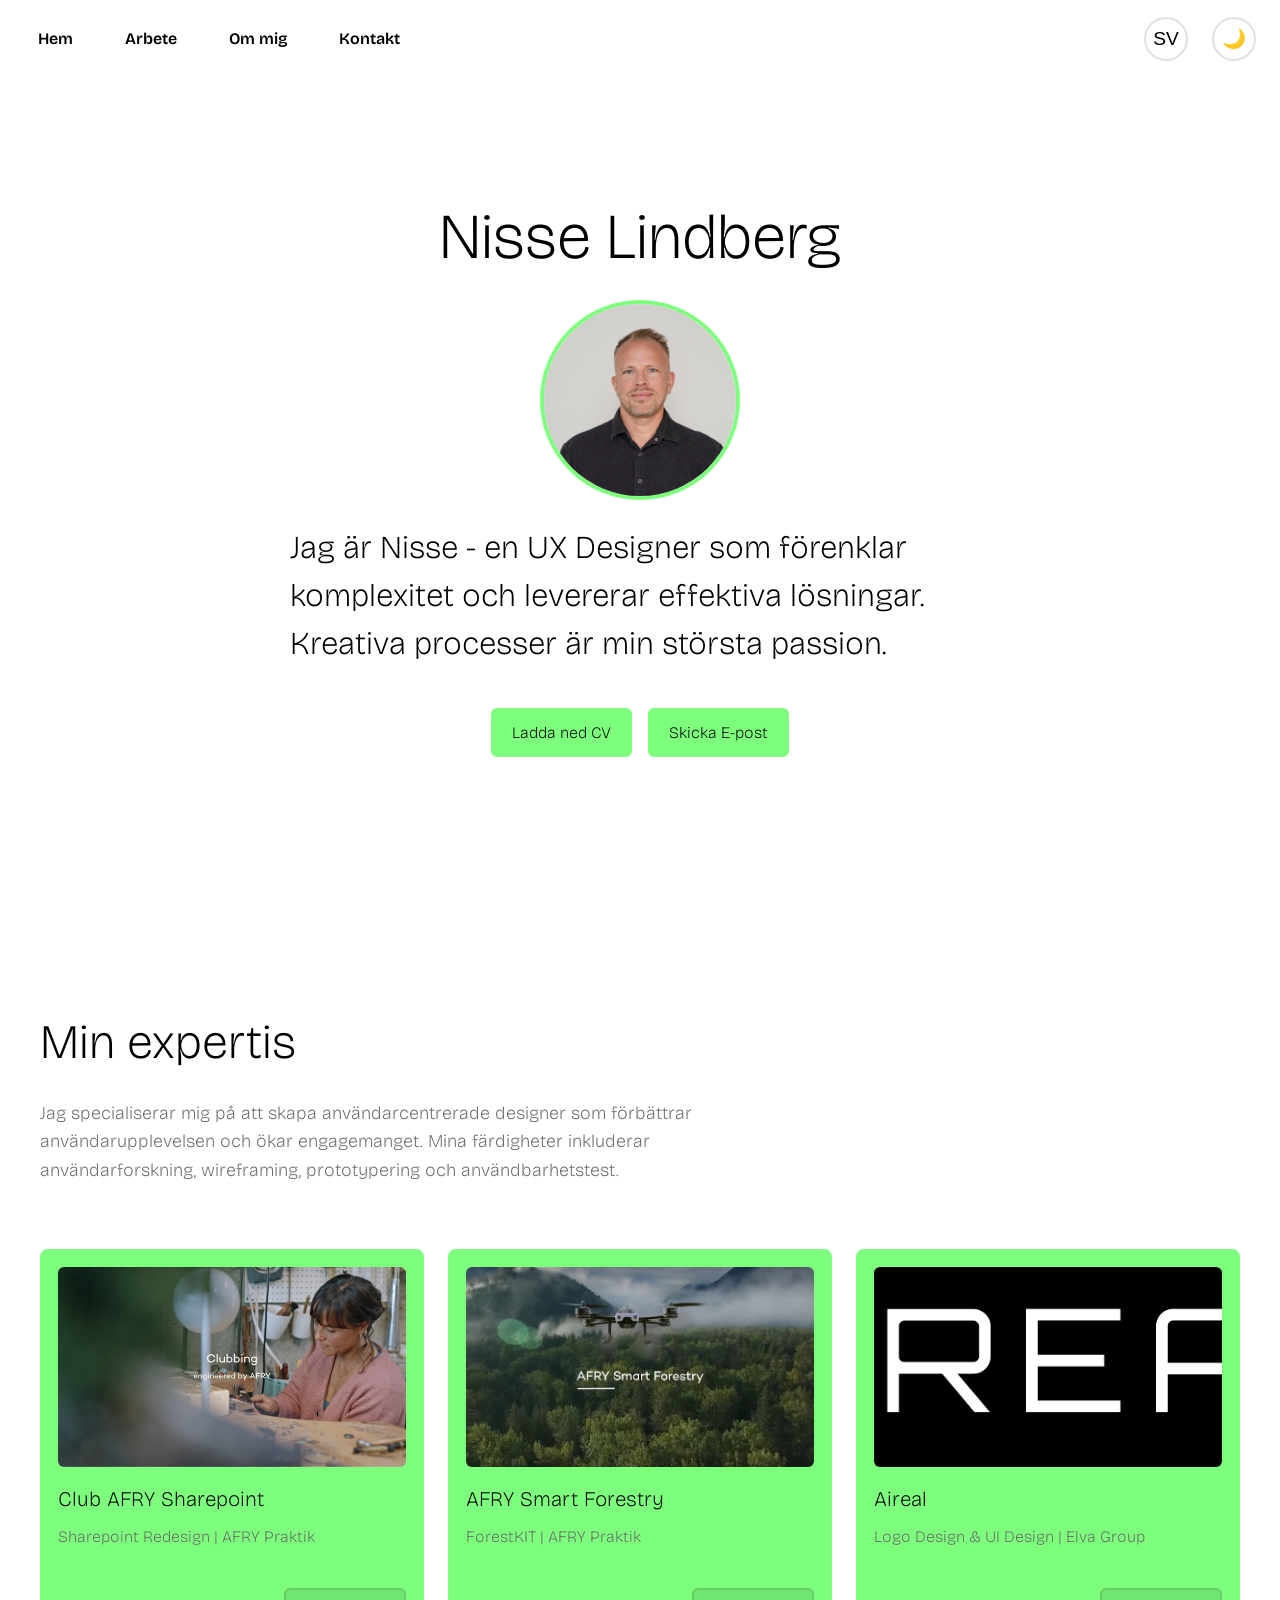
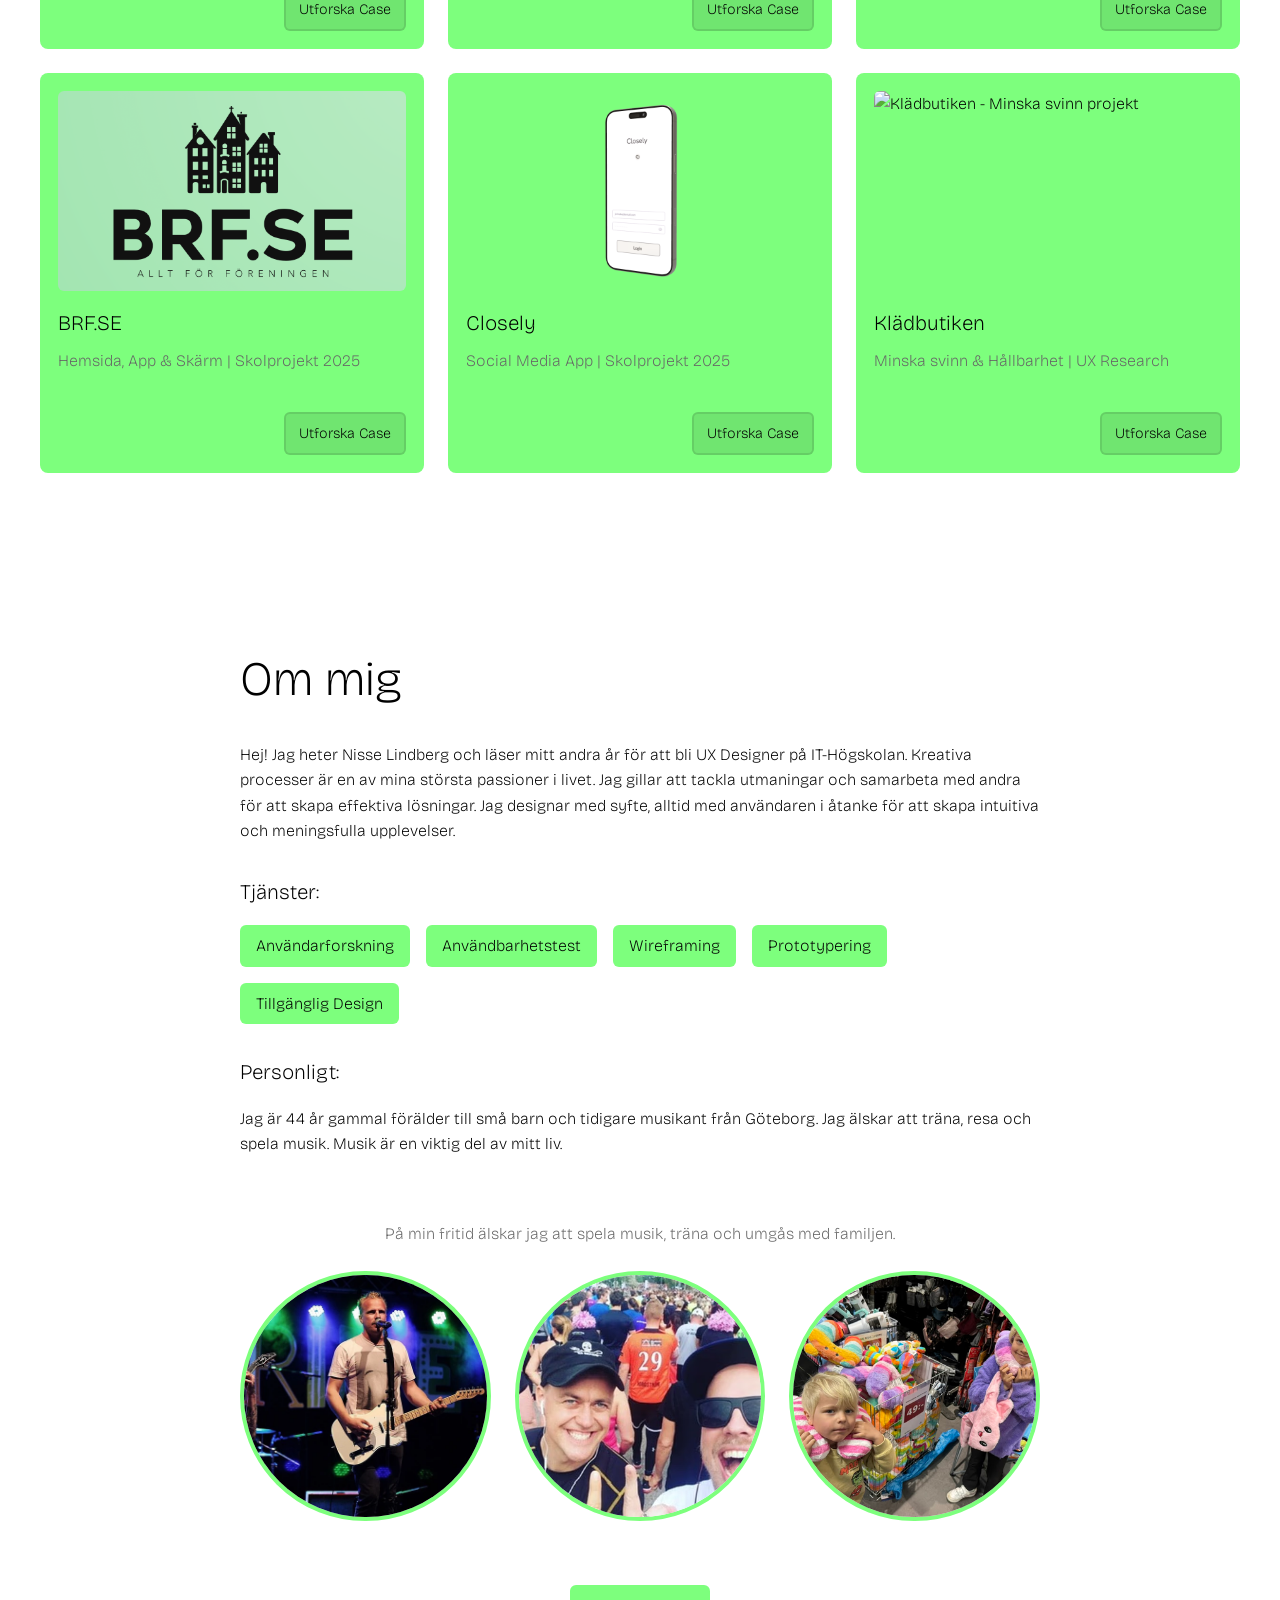
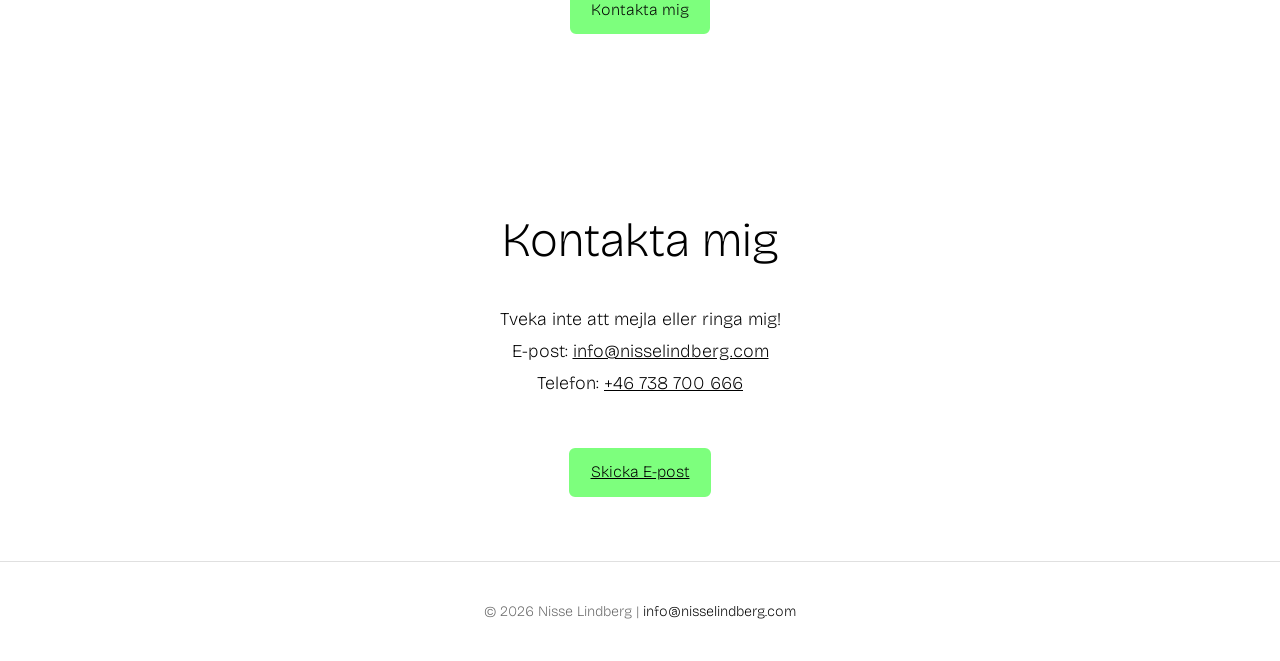
==== commit cbd1fadc: "hashibashi" ====
--- a/index.html
+++ b/index.html
@@ -15,9 +15,7 @@
       href="https://fonts.googleapis.com/css2?family=Bricolage+Grotesque:opsz,wght@12..96,200..800&display=swap"
       rel="stylesheet"
     />
-    <link href="https://unpkg.com/aos@2.3.1/dist/aos.css" rel="stylesheet" />
-    <script src="https://unpkg.com/lenis@1.0.45/dist/lenis.min.js"></script>
-    <link href="style.css?v=2.8" rel="stylesheet" />
+    <link href="style.css?v=3.0" rel="stylesheet" />
   </head>
   <body>
     <a href="#main-content" class="skip-to-content">Hoppa till huvudinnehåll</a>
@@ -295,10 +293,6 @@
       </p>
     </footer>
 
-    <script src="https://unpkg.com/aos@2.3.1/dist/aos.js"></script>
-    <script src="js/main.js"></script>
-    <script>
-      AOS.init();
-    </script>
+    <script src="js/main.js?v=3.0"></script>
   </body>
 </html>
--- a/style.css
+++ b/style.css
@@ -130,20 +130,6 @@
   background-color: transparent;
 }
 
-/* Lenis Smooth Scroll recommended styles */
-html.lenis,
-html.lenis body {
-  height: auto;
-}
-
-.lenis.lenis-smooth {
-  scroll-behavior: auto !important;
-}
-
-.lenis.lenis-smooth [data-lenis-prevent] {
-  overscroll-behavior: contain;
-}
-
 h1,
 h2,
 h3,
@@ -162,25 +148,6 @@
 body::after {
   display: none !important;
   content: none !important;
-}
-
-body::before {
-  content: "";
-  position: fixed;
-  top: 50%;
-  left: 50%;
-  transform: translate(-50%, -50%);
-  width: 150vw;
-  height: 150vh;
-  background: radial-gradient(
-    circle at center,
-    var(--color-glow) 0%,
-    transparent 60%
-  );
-  filter: blur(80px);
-  z-index: 0;
-  pointer-events: none;
-  animation: gradient-pulse 10s ease-in-out infinite alternate;
 }
 
 body.dark-mode {
@@ -215,50 +182,6 @@
   max-width: 100%;
   height: auto;
   display: block;
-}
-
-/* ========================================
-  KEYFRAME ANIMATIONS
-  ======================================== */
-
-@keyframes shake {
-  0% {
-    transform: translateX(0);
-  }
-  25% {
-    transform: translateX(-4px);
-  }
-  50% {
-    transform: translateX(4px);
-  }
-  75% {
-    transform: translateX(-4px);
-  }
-  100% {
-    transform: translateX(0);
-  }
-}
-
-@keyframes reveal {
-  0% {
-    opacity: 0;
-    transform: translateY(40px);
-  }
-  100% {
-    opacity: 1;
-    transform: translateY(0);
-  }
-}
-
-@keyframes gradient-pulse {
-  0% {
-    transform: translate(-50%, -50%) scale(1);
-    opacity: 0.5;
-  }
-  100% {
-    transform: translate(-50%, -50%) scale(1.3);
-    opacity: 0.8;
-  }
 }
 
 /* ========================================
@@ -1008,13 +931,13 @@
     grid-template-columns: repeat(2, 1fr);
   }
 
-  .about-images {
+  .about-images-grid {
     grid-template-columns: repeat(2, 1fr);
   }
 
   .about-images img {
     width: 100%;
-    height: 250px;
+    height: auto;
   }
 }
 
@@ -1108,14 +1031,14 @@
     padding: 0 var(--spacing-sm);
   }
 
-  .about-images {
+  .about-images-grid {
     grid-template-columns: 1fr;
     gap: var(--spacing-md);
   }
 
   .about-images img {
-    width: 100%;
-    height: 250px;
+    /* Låt aspect-ratio styra höjden så de förblir runda */
+    height: auto;
   }
 
   .contact-container img {
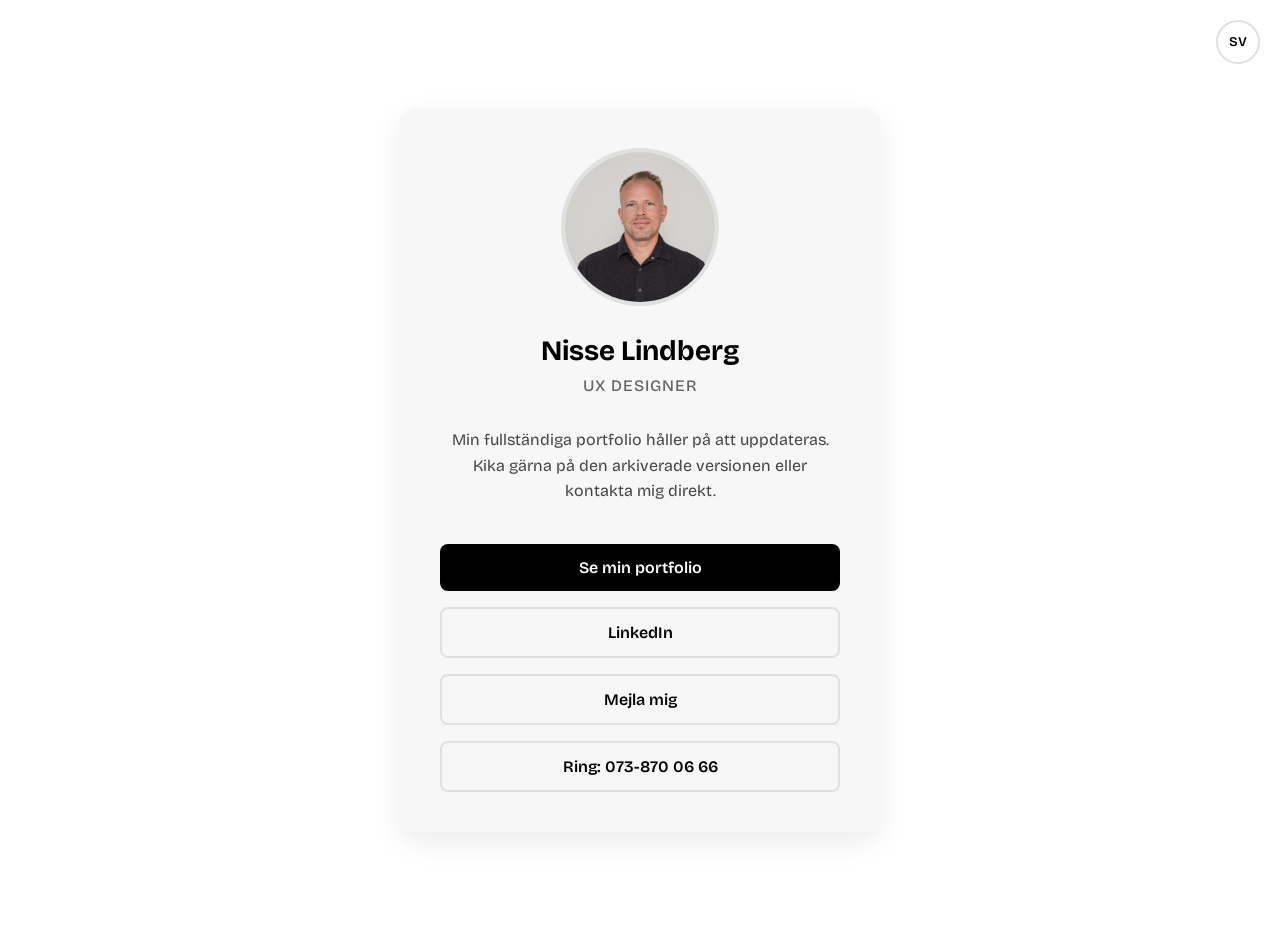
==== commit e9c0d69f: "ashtray" ====
--- a/index.html
+++ b/index.html
@@ -3,296 +3,274 @@
   <head>
     <meta charset="UTF-8" />
     <meta name="viewport" content="width=device-width, initial-scale=1.0" />
-    <meta
-      name="description"
-      content="Nisse Lindberg - UX Designer. Jag skapar användarcentrerade designlösningar som förbättrar användarupplevelsen."
-    />
-    <meta name="theme-color" content="#ffffff" />
-    <title>Nisse Lindberg | UX Designer Portfolio</title>
+    <title>Nisse Lindberg | UX Designer</title>
     <link rel="preconnect" href="https://fonts.googleapis.com" />
     <link rel="preconnect" href="https://fonts.gstatic.com" crossorigin />
     <link
       href="https://fonts.googleapis.com/css2?family=Bricolage+Grotesque:opsz,wght@12..96,200..800&display=swap"
       rel="stylesheet"
     />
-    <link href="style.css?v=3.0" rel="stylesheet" />
+    <style>
+      :root {
+        /* Light Theme Colors (from your main portfolio) */
+        --color-bg-light: #ffffff;
+        --color-card-bg-light: #f7f7f7;
+        --color-text-main-light: #333;
+        --color-text-heading-light: #000;
+        --color-text-subtle-light: #666;
+        --color-btn-bg-light: #000;
+        --color-btn-text-light: #fff;
+        --color-btn-border-light: #e0e0e0;
+
+        /* Dark Theme Colors (from your main portfolio) */
+        --color-bg-dark: #020617;
+        --color-card-bg-dark: #1e293b;
+        --color-text-main-dark: #cccccc;
+        --color-text-heading-dark: #ffffff;
+        --color-accent-dark: #3b82f6;
+        --color-accent-dark-hover: #2563eb;
+        --color-btn-border-dark: #374151;
+      }
+
+      body {
+        font-family: "Bricolage Grotesque", sans-serif;
+        background-color: var(--color-bg-light);
+        color: var(--color-text-main-light);
+        display: flex;
+        justify-content: center;
+        align-items: center;
+        min-height: 100vh;
+        margin: 0;
+        padding: 20px;
+        transition:
+          background-color 0.3s,
+          color 0.3s;
+      }
+      .profile-img {
+        width: 150px;
+        height: 150px;
+        border-radius: 50%;
+        object-fit: cover;
+        border: 4px solid var(--color-btn-border-light);
+        margin-bottom: 24px;
+        transition:
+          transform 0.3s,
+          border-color 0.3s;
+      }
+      .profile-img:hover {
+        transform: scale(1.05);
+      }
+      .card {
+        background: var(--color-card-bg-light);
+        padding: 40px;
+        border-radius: 16px;
+        box-shadow: 0 10px 30px rgba(0, 0, 0, 0.08);
+        max-width: 400px;
+        width: 100%;
+        text-align: center;
+        transition: background-color 0.3s;
+      }
+      h1 {
+        margin-top: 0;
+        margin-bottom: 8px;
+        font-size: 28px;
+        color: var(--color-text-heading-light);
+        font-weight: 700;
+        transition: color 0.3s;
+      }
+      .role {
+        font-size: 16px;
+        color: var(--color-text-subtle-light);
+        margin-top: 0;
+        margin-bottom: 32px;
+        font-weight: 500;
+        text-transform: uppercase;
+        letter-spacing: 1px;
+        transition: color 0.3s;
+      }
+      p.message {
+        color: #444;
+        margin-bottom: 40px;
+        line-height: 1.6;
+        transition: color 0.3s;
+      }
+      .contact-links {
+        display: flex;
+        flex-direction: column;
+        gap: 16px;
+      }
+      .btn {
+        display: block;
+        padding: 14px 20px;
+        background-color: var(--color-btn-bg-light);
+        color: var(--color-btn-text-light);
+        text-decoration: none;
+        border-radius: 8px;
+        font-weight: 600;
+        transition:
+          transform 0.2s,
+          background-color 0.2s;
+      }
+      .btn:hover {
+        background-color: var(--color-accent-dark-hover);
+        transform: translateY(-2px);
+      }
+      .btn-outline {
+        background-color: transparent;
+        color: var(--color-text-heading-light);
+        border: 2px solid var(--color-btn-border-light);
+        transition:
+          background-color 0.2s,
+          color 0.2s,
+          border-color 0.2s;
+      }
+      .btn-outline:hover {
+        background-color: #f9f9f9;
+        border-color: var(--color-text-heading-light);
+      }
+
+      .lang-toggle {
+        position: absolute;
+        top: 20px;
+        right: 20px;
+        background: transparent;
+        border: 2px solid var(--color-btn-border-light);
+        color: var(--color-text-heading-light);
+        width: 44px;
+        height: 44px;
+        border-radius: 50%;
+        cursor: pointer;
+        display: flex;
+        align-items: center;
+        justify-content: center;
+        font-weight: 600;
+        font-family: inherit;
+        transition: all 0.2s;
+      }
+      .lang-toggle:hover {
+        transform: translateY(-2px);
+        background-color: rgba(0, 0, 0, 0.05);
+      }
+
+      /* Dark Mode Styles */
+      @media (prefers-color-scheme: dark) {
+        body {
+          background-color: var(--color-bg-dark);
+          color: var(--color-text-main-dark);
+        }
+        .card {
+          background: var(--color-card-bg-dark);
+          box-shadow: 0 10px 30px rgba(0, 0, 0, 0.2);
+        }
+        h1 {
+          color: var(--color-text-heading-dark);
+        }
+        .role,
+        p.message {
+          color: var(--color-text-main-dark);
+        }
+        .btn {
+          background-color: var(--color-accent-dark);
+          color: var(--color-text-heading-dark);
+        }
+        .btn-outline {
+          color: var(--color-text-heading-dark);
+          border-color: var(--color-btn-border-dark);
+        }
+        .btn-outline:hover {
+          background-color: rgba(255, 255, 255, 0.1);
+          border-color: var(--color-accent-dark);
+        }
+        .profile-img {
+          border-color: var(--color-btn-border-dark);
+        }
+        .profile-img:hover {
+          border-color: var(--color-accent-dark);
+        }
+        .lang-toggle {
+          border-color: var(--color-btn-border-dark);
+          color: var(--color-text-heading-dark);
+        }
+        .lang-toggle:hover {
+          background-color: rgba(255, 255, 255, 0.1);
+        }
+      }
+    </style>
   </head>
   <body>
-    <a href="#main-content" class="skip-to-content">Hoppa till huvudinnehåll</a>
-
-    <header>
-      <nav aria-label="Huvudmeny">
-        <ul class="main-menu">
-          <li><a href="#home" data-i18n="nav.home">Hem</a></li>
-          <li><a href="#work" data-i18n="nav.work">Arbete</a></li>
-          <li><a href="#about" data-i18n="nav.about">Om mig</a></li>
-          <li><a href="#contact" data-i18n="nav.contact">Kontakt</a></li>
-        </ul>
-        <button
-          class="lang-toggle"
-          aria-label="Byt språk"
-          style="margin-left: auto"
-        >
-          <span class="lang-text">SV</span>
-        </button>
-        <button
-          class="theme-toggle"
-          aria-label="Slå på/av mörkt läge"
-          title="Byt tema"
-        >
-          <span class="theme-icon">🌙</span>
-        </button>
-      </nav>
-    </header>
-
-    <main id="main-content" role="main">
-      <!-- Home Section -->
-      <section id="home" aria-label="Hem">
-        <div class="hero-container">
-          <h1 data-aos="fade-up" data-aos-delay="500" data-i18n="hero.title">
-            Nisse Lindberg
-          </h1>
-          <img
-            src="img/cropped-Nisse1.jpg"
-            alt="Porträtt av Nisse Lindberg, UX Designer"
-            loading="lazy"
-          />
-          <h2 data-aos="fade-up" data-aos-delay="800" data-i18n="hero.subtitle">
-            Jag är Nisse - en UX Designer som förenklar komplexitet och
-            levererar effektiva lösningar. Kreativa processer är min största
-            passion.
-          </h2>
-          <div class="nav-buttons">
-            <a
-              href="CV25.pdf"
-              class="btn"
-              download
-              aria-label="Ladda ned CV"
-              data-i18n="hero.cv"
-              >Ladda ned CV</a
-            >
-            <a
-              href="mailto:info@nisselindberg.com?subject=Låt%20oss%20ansluta!"
-              class="btn"
-              aria-label="Skicka e-post till Nisse"
-              data-i18n="hero.email"
-              >Skicka E-post</a
-            >
-          </div>
-        </div>
-      </section>
-
-      <!-- Work Section -->
-      <section id="work" aria-label="Mitt arbete">
-        <div class="work-container">
-          <h2 data-i18n="work.title">Min expertis</h2>
-          <p data-i18n="work.desc">
-            Jag specialiserar mig på att skapa användarcentrerade designer som
-            förbättrar användarupplevelsen och ökar engagemanget. Mina
-            färdigheter inkluderar användarforskning, wireframing, prototypering
-            och användbarhetstest.
-          </p>
-          <div class="cases">
-            <article class="case-card" data-category="design">
-              <img
-                src="img/case1.jpg"
-                alt="Club AFRY Sharepoint - Redesign projekt"
-                loading="lazy"
-              />
-              <h3>Club AFRY Sharepoint</h3>
-              <p data-i18n="case1.desc">Sharepoint Redesign | AFRY Praktik</p>
-              <a href="case1.html" class="btn case-btn" data-i18n="case.btn"
-                >Utforska Case</a
-              >
-            </article>
-            <article class="case-card" data-category="ux">
-              <img
-                src="img/case2.jpeg"
-                alt="AFRY Smart Forestry - ForestKIT projekt"
-                loading="lazy"
-              />
-              <h3>AFRY Smart Forestry</h3>
-              <p data-i18n="case2.desc">ForestKIT | AFRY Praktik</p>
-              <a href="case2.html" class="btn case-btn" data-i18n="case.btn"
-                >Utforska Case</a
-              >
-            </article>
-            <article class="case-card" data-category="branding">
-              <img
-                src="img/case3.png"
-                alt="Aireal - Logo och UI Design"
-                loading="lazy"
-              />
-              <h3>Aireal</h3>
-              <p data-i18n="case3.desc">Logo Design & UI Design | Elva Group</p>
-              <a href="case3.html" class="btn case-btn" data-i18n="case.btn"
-                >Utforska Case</a
-              >
-            </article>
-            <article class="case-card" data-category="ui">
-              <img
-                src="img/case4.png"
-                alt="BRF.SE - Hemsida, App och skärm design"
-                loading="lazy"
-              />
-              <h3>BRF.SE</h3>
-              <p data-i18n="case4.desc">
-                Hemsida, App & Skärm | Skolprojekt 2025
-              </p>
-              <a href="case4.html" class="btn case-btn" data-i18n="case.btn"
-                >Utforska Case</a
-              >
-            </article>
-            <article class="case-card" data-category="social">
-              <img
-                src="img/case5.png"
-                alt="Closely - Social media projekt"
-                loading="lazy"
-              />
-              <h3>Closely</h3>
-              <p data-i18n="case5.desc">Social Media App | Skolprojekt 2025</p>
-              <a href="case5.html" class="btn case-btn" data-i18n="case.btn"
-                >Utforska Case</a
-              >
-            </article>
-            <article class="case-card" data-category="ux">
-              <img
-                src="https://images.unsplash.com/photo-1515886657613-9f3515b0c78f?q=80&w=2520&auto=format&fit=crop"
-                alt="Klädbutiken - Minska svinn projekt"
-                loading="lazy"
-                style="object-position: top"
-              />
-              <h3>Klädbutiken</h3>
-              <p data-i18n="case6.desc">
-                Minska svinn & Hållbarhet | UX Research
-              </p>
-              <a href="case6.html" class="btn case-btn" data-i18n="case.btn"
-                >Utforska Case</a
-              >
-            </article>
-          </div>
-        </div>
-      </section>
-
-      <!-- About Section -->
-      <section id="about" aria-label="Om mig">
-        <div class="about-container">
-          <h2
-            data-aos="fade-right"
-            data-aos-delay="200"
-            data-i18n="about.title"
-          >
-            Om mig
-          </h2>
-          <p
-            data-aos="fade-left"
-            data-aos-duration="1000"
-            data-aos-delay="300"
-            data-i18n="about.text"
-          >
-            Hej! Jag heter Nisse Lindberg och läser mitt andra år för att bli UX
-            Designer på IT-Högskolan. Kreativa processer är en av mina största
-            passioner i livet. Jag gillar att tackla utmaningar och samarbeta
-            med andra för att skapa effektiva lösningar. Jag designar med syfte,
-            alltid med användaren i åtanke för att skapa intuitiva och
-            meningsfulla upplevelser.
-          </p>
-
-          <h3
-            data-aos="zoom-in"
-            data-aos-delay="200"
-            data-i18n="about.services"
-          >
-            Tjänster:
-          </h3>
-          <ul data-aos="zoom-in" data-aos-delay="200">
-            <li data-i18n="about.service1">Användarforskning</li>
-            <li data-i18n="about.service2">Användbarhetstest</li>
-            <li data-i18n="about.service3">Wireframing</li>
-            <li data-i18n="about.service4">Prototypering</li>
-            <li data-i18n="about.service5">Tillgänglig Design</li>
-          </ul>
-
-          <h3
-            data-aos="zoom-out"
-            data-aos-delay="200"
-            data-i18n="about.personal"
-          >
-            Personligt:
-          </h3>
-          <p
-            data-aos="zoom-out"
-            data-aos-delay="200"
-            data-i18n="about.personal_text"
-          >
-            Jag är 44 år gammal förälder till små barn och tidigare musikant
-            från Göteborg. Jag älskar att träna, resa och spela musik. Musik är
-            en viktig del av mitt liv.
-          </p>
-
-          <figure class="about-images">
-            <figcaption data-i18n="about.caption">
-              På min fritid älskar jag att spela musik, träna och umgås med
-              familjen.
-            </figcaption>
-            <div class="about-images-grid">
-              <img
-                src="img/nissegitarr.webp"
-                alt="Nisse spelar gitarr"
-                loading="lazy"
-              />
-              <img
-                src="img/nisseandy.avif"
-                alt="Nisse springer med Andy McCoy från Hanoi Rocks"
-                loading="lazy"
-              />
-              <img
-                src="img/kids.avif"
-                alt="Nisses barn på en strand"
-                loading="lazy"
-              />
-            </div>
-          </figure>
-
-          <div class="about-btn-container">
-            <a href="#contact" class="btn" data-i18n="about.btn"
-              >Kontakta mig</a
-            >
-          </div>
-        </div>
-      </section>
-
-      <!-- Contact Section -->
-      <section id="contact" aria-label="Kontakt">
-        <div class="contact-container">
-          <h2 data-i18n="contact.title">Kontakta mig</h2>
-          <p>
-            <span data-i18n="contact.intro"
-              >Tveka inte att mejla eller ringa mig!</span
-            ><br />
-            <strong data-i18n="contact.email">E-post:</strong>
-            <a href="mailto:info@nisselindberg.com">info@nisselindberg.com</a
-            ><br />
-            <strong data-i18n="contact.phone">Telefon:</strong>
-            <a href="tel:+46738700666">+46 738 700 666</a>
-          </p>
-          <a
-            href="mailto:info@nisselindberg.com?subject=Låt%20oss%20ansluta!"
-            class="btn"
-            data-i18n="contact.btn"
-            >Skicka E-post</a
-          >
-        </div>
-      </section>
-    </main>
-
-    <footer>
-      <p>
-        &copy; 2026 Nisse Lindberg |
-        <a href="mailto:info@nisselindberg.com">info@nisselindberg.com</a>
+    <button class="lang-toggle" aria-label="Byt språk">
+      <span class="lang-text">SV</span>
+    </button>
+    <div class="card">
+      <img
+        src="img/cropped-Nisse1.jpg"
+        alt="Porträtt av Nisse Lindberg"
+        class="profile-img"
+      />
+      <h1>Nisse Lindberg</h1>
+      <p class="role" data-i18n="role">UX Designer</p>
+
+      <p class="message" data-i18n="message">
+        Min fullständiga portfolio håller på att uppdateras. <br />
+        Kika gärna på den arkiverade versionen eller kontakta mig direkt.
       </p>
-    </footer>
-
-    <script src="js/main.js?v=3.0"></script>
+
+      <div class="contact-links">
+        <a href="index_old.html" class="btn" data-i18n="btn_portfolio"
+          >Se min portfolio</a
+        >
+        <a href="#" class="btn btn-outline" data-i18n="btn_linkedin"
+          >LinkedIn</a
+        >
+        <a
+          href="mailto:info@nisselindberg.com"
+          class="btn btn-outline"
+          data-i18n="btn_email"
+          >Mejla mig</a
+        >
+        <a href="tel:+46738700666" class="btn btn-outline" data-i18n="btn_phone"
+          >Ring: 073-870 06 66</a
+        >
+      </div>
+    </div>
+    <script>
+      const translations = {
+        sv: {
+          role: "UX Designer",
+          message:
+            "Min fullständiga portfolio håller på att uppdateras. <br /> Kika gärna på den arkiverade versionen eller kontakta mig direkt.",
+          btn_portfolio: "Se min portfolio",
+          btn_linkedin: "LinkedIn",
+          btn_email: "Mejla mig",
+          btn_phone: "Ring: 073-870 06 66",
+        },
+        en: {
+          role: "UX Designer",
+          message:
+            "My full portfolio is currently being updated. <br /> Feel free to check the archived version or contact me directly.",
+          btn_portfolio: "View my portfolio",
+          btn_linkedin: "LinkedIn",
+          btn_email: "Email me",
+          btn_phone: "Call: +46 738 700 666",
+        },
+      };
+
+      const langBtn = document.querySelector(".lang-toggle");
+      const langText = document.querySelector(".lang-text");
+      let currentLang = "sv";
+
+      langBtn.addEventListener("click", () => {
+        currentLang = currentLang === "sv" ? "en" : "sv";
+        langText.textContent = currentLang.toUpperCase();
+        document.documentElement.lang = currentLang;
+
+        document.querySelectorAll("[data-i18n]").forEach((el) => {
+          const key = el.getAttribute("data-i18n");
+          if (translations[currentLang][key]) {
+            el.innerHTML = translations[currentLang][key];
+          }
+        });
+      });
+    </script>
   </body>
 </html>
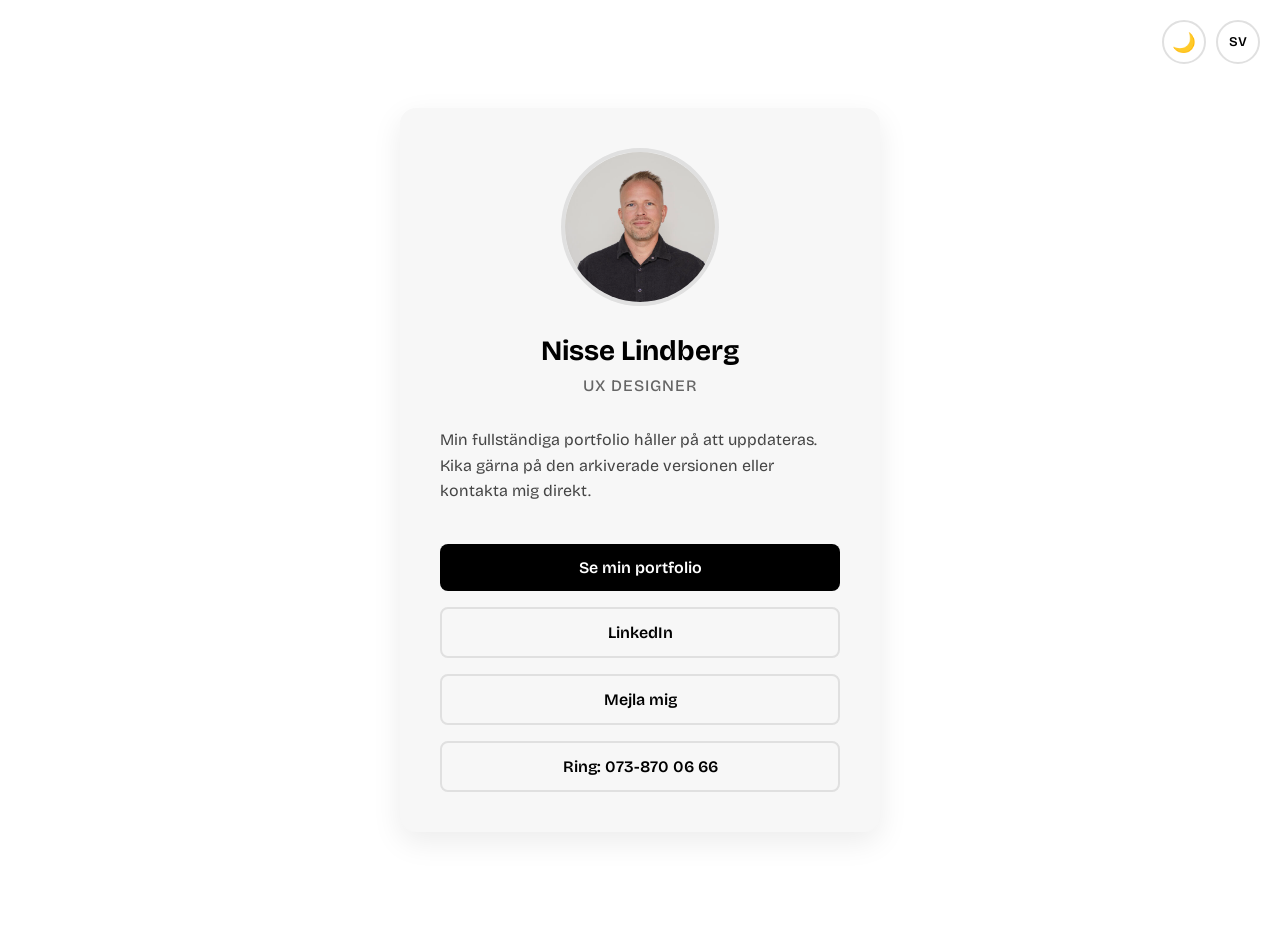
==== commit 8252090b: "soffpotatis" ====
--- a/index.html
+++ b/index.html
@@ -30,12 +30,54 @@
         --color-accent-dark: #3b82f6;
         --color-accent-dark-hover: #2563eb;
         --color-btn-border-dark: #374151;
+
+        /* Semantic Variables (Default Light) */
+        --bg-color: var(--color-bg-light);
+        --card-bg: var(--color-card-bg-light);
+        --card-shadow: 0 10px 30px rgba(0, 0, 0, 0.08);
+        --text-main: var(--color-text-main-light);
+        --text-heading: var(--color-text-heading-light);
+        --text-subtle: var(--color-text-subtle-light);
+        --text-message: #444;
+        --btn-bg: var(--color-btn-bg-light);
+        --btn-text: var(--color-btn-text-light);
+        --btn-outline-color: var(--color-text-heading-light);
+        --btn-outline-border: var(--color-btn-border-light);
+        --btn-outline-hover-bg: #f9f9f9;
+        --btn-outline-hover-border: var(--color-text-heading-light);
+        --profile-border: var(--color-btn-border-light);
+        --profile-hover-border: var(--color-btn-border-light);
+        --toggle-border: var(--color-btn-border-light);
+        --toggle-color: var(--color-text-heading-light);
+        --toggle-hover-bg: rgba(0, 0, 0, 0.05);
+      }
+
+      /* Dark Theme Overrides */
+      :root[data-theme="dark"] {
+        --bg-color: var(--color-bg-dark);
+        --card-bg: var(--color-card-bg-dark);
+        --card-shadow: 0 10px 30px rgba(0, 0, 0, 0.2);
+        --text-main: var(--color-text-main-dark);
+        --text-heading: var(--color-text-heading-dark);
+        --text-subtle: var(--color-text-main-dark);
+        --text-message: var(--color-text-main-dark);
+        --btn-bg: var(--color-accent-dark);
+        --btn-text: var(--color-text-heading-dark);
+        --btn-outline-color: var(--color-text-heading-dark);
+        --btn-outline-border: var(--color-btn-border-dark);
+        --btn-outline-hover-bg: rgba(255, 255, 255, 0.1);
+        --btn-outline-hover-border: var(--color-accent-dark);
+        --profile-border: var(--color-btn-border-dark);
+        --profile-hover-border: var(--color-accent-dark);
+        --toggle-border: var(--color-btn-border-dark);
+        --toggle-color: var(--color-text-heading-dark);
+        --toggle-hover-bg: rgba(255, 255, 255, 0.1);
       }
 
       body {
         font-family: "Bricolage Grotesque", sans-serif;
-        background-color: var(--color-bg-light);
-        color: var(--color-text-main-light);
+        background-color: var(--bg-color);
+        color: var(--text-main);
         display: flex;
         justify-content: center;
         align-items: center;
@@ -51,7 +93,7 @@
         height: 150px;
         border-radius: 50%;
         object-fit: cover;
-        border: 4px solid var(--color-btn-border-light);
+        border: 4px solid var(--profile-border);
         margin-bottom: 24px;
         transition:
           transform 0.3s,
@@ -59,12 +101,13 @@
       }
       .profile-img:hover {
         transform: scale(1.05);
+        border-color: var(--profile-hover-border);
       }
       .card {
-        background: var(--color-card-bg-light);
+        background: var(--card-bg);
         padding: 40px;
         border-radius: 16px;
-        box-shadow: 0 10px 30px rgba(0, 0, 0, 0.08);
+        box-shadow: var(--card-shadow);
         max-width: 400px;
         width: 100%;
         text-align: center;
@@ -74,13 +117,13 @@
         margin-top: 0;
         margin-bottom: 8px;
         font-size: 28px;
-        color: var(--color-text-heading-light);
+        color: var(--text-heading);
         font-weight: 700;
         transition: color 0.3s;
       }
       .role {
         font-size: 16px;
-        color: var(--color-text-subtle-light);
+        color: var(--text-subtle);
         margin-top: 0;
         margin-bottom: 32px;
         font-weight: 500;
@@ -89,9 +132,10 @@
         transition: color 0.3s;
       }
       p.message {
-        color: #444;
+        color: var(--text-message);
         margin-bottom: 40px;
         line-height: 1.6;
+        text-align: left;
         transition: color 0.3s;
       }
       .contact-links {
@@ -102,8 +146,8 @@
       .btn {
         display: block;
         padding: 14px 20px;
-        background-color: var(--color-btn-bg-light);
-        color: var(--color-btn-text-light);
+        background-color: var(--btn-bg);
+        color: var(--btn-text);
         text-decoration: none;
         border-radius: 8px;
         font-weight: 600;
@@ -117,16 +161,16 @@
       }
       .btn-outline {
         background-color: transparent;
-        color: var(--color-text-heading-light);
-        border: 2px solid var(--color-btn-border-light);
+        color: var(--btn-outline-color);
+        border: 2px solid var(--btn-outline-border);
         transition:
           background-color 0.2s,
           color 0.2s,
           border-color 0.2s;
       }
       .btn-outline:hover {
-        background-color: #f9f9f9;
-        border-color: var(--color-text-heading-light);
+        background-color: var(--btn-outline-hover-bg);
+        border-color: var(--btn-outline-hover-border);
       }
 
       .lang-toggle {
@@ -134,8 +178,8 @@
         top: 20px;
         right: 20px;
         background: transparent;
-        border: 2px solid var(--color-btn-border-light);
-        color: var(--color-text-heading-light);
+        border: 2px solid var(--toggle-border);
+        color: var(--toggle-color);
         width: 44px;
         height: 44px;
         border-radius: 50%;
@@ -149,55 +193,36 @@
       }
       .lang-toggle:hover {
         transform: translateY(-2px);
-        background-color: rgba(0, 0, 0, 0.05);
-      }
-
-      /* Dark Mode Styles */
-      @media (prefers-color-scheme: dark) {
-        body {
-          background-color: var(--color-bg-dark);
-          color: var(--color-text-main-dark);
-        }
-        .card {
-          background: var(--color-card-bg-dark);
-          box-shadow: 0 10px 30px rgba(0, 0, 0, 0.2);
-        }
-        h1 {
-          color: var(--color-text-heading-dark);
-        }
-        .role,
-        p.message {
-          color: var(--color-text-main-dark);
-        }
-        .btn {
-          background-color: var(--color-accent-dark);
-          color: var(--color-text-heading-dark);
-        }
-        .btn-outline {
-          color: var(--color-text-heading-dark);
-          border-color: var(--color-btn-border-dark);
-        }
-        .btn-outline:hover {
-          background-color: rgba(255, 255, 255, 0.1);
-          border-color: var(--color-accent-dark);
-        }
-        .profile-img {
-          border-color: var(--color-btn-border-dark);
-        }
-        .profile-img:hover {
-          border-color: var(--color-accent-dark);
-        }
-        .lang-toggle {
-          border-color: var(--color-btn-border-dark);
-          color: var(--color-text-heading-dark);
-        }
-        .lang-toggle:hover {
-          background-color: rgba(255, 255, 255, 0.1);
-        }
+        background-color: var(--toggle-hover-bg);
+      }
+
+      .theme-toggle {
+        position: absolute;
+        top: 20px;
+        right: 74px; /* 20px + 44px + 10px gap */
+        background: transparent;
+        border: 2px solid var(--toggle-border);
+        color: var(--toggle-color);
+        width: 44px;
+        height: 44px;
+        border-radius: 50%;
+        cursor: pointer;
+        display: flex;
+        align-items: center;
+        justify-content: center;
+        font-size: 1.2rem;
+        transition: all 0.2s;
+      }
+      .theme-toggle:hover {
+        transform: translateY(-2px);
+        background-color: var(--toggle-hover-bg);
       }
     </style>
   </head>
   <body>
+    <button class="theme-toggle" aria-label="Byt tema">
+      <span class="theme-icon">🌙</span>
+    </button>
     <button class="lang-toggle" aria-label="Byt språk">
       <span class="lang-text">SV</span>
     </button>
@@ -216,10 +241,20 @@
       </p>
 
       <div class="contact-links">
-        <a href="index_old.html" class="btn" data-i18n="btn_portfolio"
+        <a
+          href="https://nisse.framer.ai/"
+          class="btn"
+          data-i18n="btn_portfolio"
+          target="_blank"
+          rel="noopener noreferrer"
           >Se min portfolio</a
         >
-        <a href="#" class="btn btn-outline" data-i18n="btn_linkedin"
+        <a
+          href="https://www.linkedin.com/in/nisselindberg/"
+          class="btn btn-outline"
+          data-i18n="btn_linkedin"
+          target="_blank"
+          rel="noopener noreferrer"
           >LinkedIn</a
         >
         <a
@@ -271,6 +306,33 @@
           }
         });
       });
+
+      /* Theme Toggle Logic */
+      const themeBtn = document.querySelector(".theme-toggle");
+      const themeIcon = document.querySelector(".theme-icon");
+
+      function setTheme(theme) {
+        document.documentElement.setAttribute("data-theme", theme);
+        localStorage.setItem("theme", theme);
+        themeIcon.textContent = theme === "dark" ? "☀️" : "🌙";
+      }
+
+      // Init theme
+      const savedTheme = localStorage.getItem("theme");
+      const systemDark = window.matchMedia(
+        "(prefers-color-scheme: dark)",
+      ).matches;
+
+      if (savedTheme) {
+        setTheme(savedTheme);
+      } else {
+        setTheme(systemDark ? "dark" : "light");
+      }
+
+      themeBtn.addEventListener("click", () => {
+        const current = document.documentElement.getAttribute("data-theme");
+        setTheme(current === "dark" ? "light" : "dark");
+      });
     </script>
   </body>
 </html>
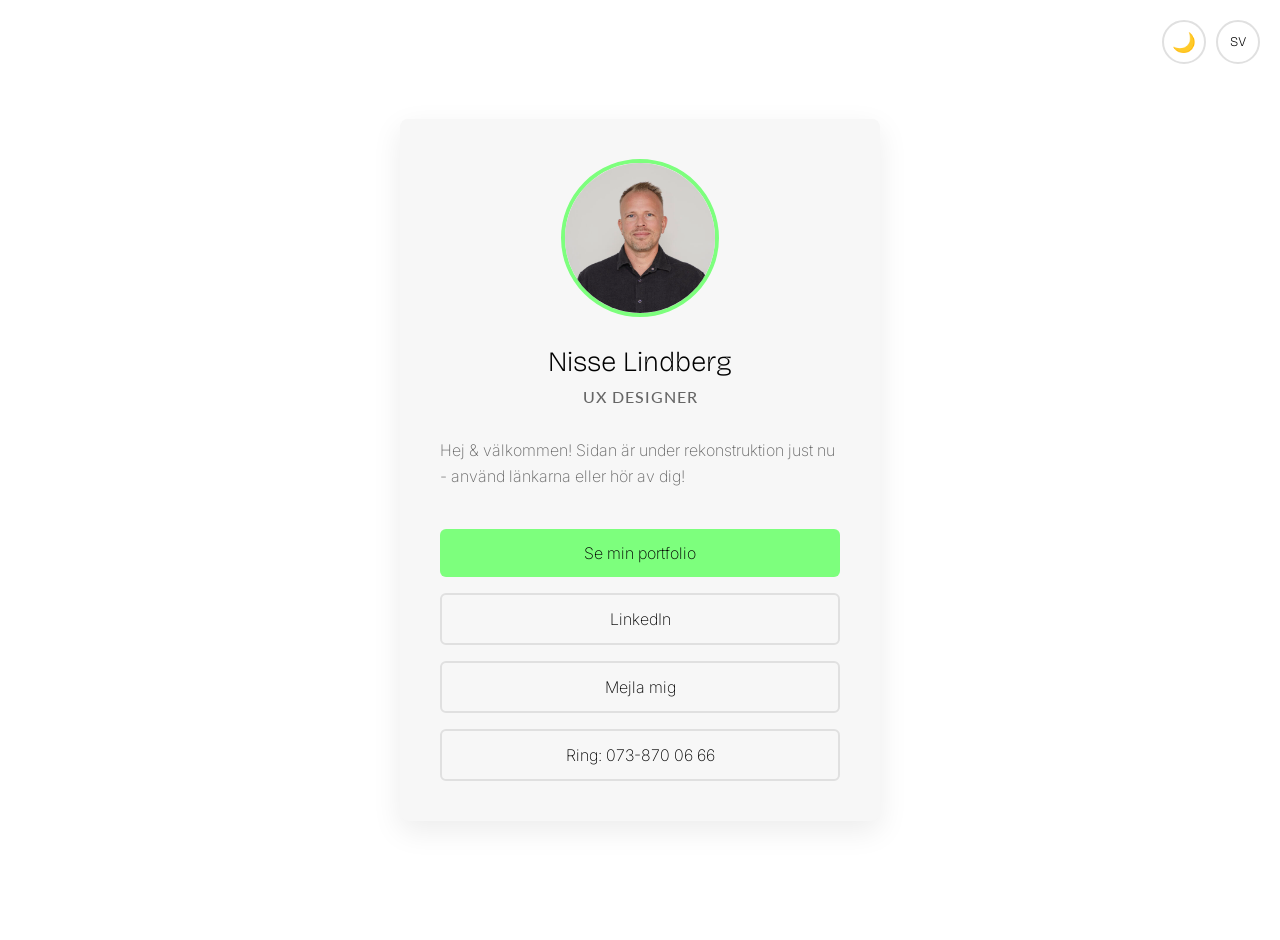
==== commit 1b01f27a: "motherfucker" ====
--- a/index.html
+++ b/index.html
@@ -7,7 +7,7 @@
     <link rel="preconnect" href="https://fonts.googleapis.com" />
     <link rel="preconnect" href="https://fonts.gstatic.com" crossorigin />
     <link
-      href="https://fonts.googleapis.com/css2?family=Bricolage+Grotesque:opsz,wght@12..96,200..800&display=swap"
+      href="https://fonts.googleapis.com/css2?family=Bricolage+Grotesque:opsz,wght@12..96,200&family=Inter&family=Lato&display=swap"
       rel="stylesheet"
     />
     <style>
@@ -15,21 +15,25 @@
         /* Light Theme Colors (from your main portfolio) */
         --color-bg-light: #ffffff;
         --color-card-bg-light: #f7f7f7;
-        --color-text-main-light: #333;
-        --color-text-heading-light: #000;
+        --color-text-main-light: #000000;
+        --color-text-heading-light: #000000;
         --color-text-subtle-light: #666;
-        --color-btn-bg-light: #000;
-        --color-btn-text-light: #fff;
+        --color-btn-bg-light: #7dff7d;
+        --color-btn-text-light: #000000;
         --color-btn-border-light: #e0e0e0;
 
         /* Dark Theme Colors (from your main portfolio) */
-        --color-bg-dark: #020617;
-        --color-card-bg-dark: #1e293b;
-        --color-text-main-dark: #cccccc;
+        --color-bg-dark: radial-gradient(
+          ellipse at 50% 100%,
+          #581c87 0%,
+          #0f0518 70%
+        );
+        --color-card-bg-dark: #1e1b2e;
+        --color-text-main-dark: #e9d5ff;
         --color-text-heading-dark: #ffffff;
-        --color-accent-dark: #3b82f6;
-        --color-accent-dark-hover: #2563eb;
-        --color-btn-border-dark: #374151;
+        --color-accent-dark: #a855f7;
+        --color-accent-dark-hover: #9333ea;
+        --color-btn-border-dark: #4c1d95;
 
         /* Semantic Variables (Default Light) */
         --bg-color: var(--color-bg-light);
@@ -38,15 +42,15 @@
         --text-main: var(--color-text-main-light);
         --text-heading: var(--color-text-heading-light);
         --text-subtle: var(--color-text-subtle-light);
-        --text-message: #444;
+        --text-message: #666666;
         --btn-bg: var(--color-btn-bg-light);
         --btn-text: var(--color-btn-text-light);
         --btn-outline-color: var(--color-text-heading-light);
         --btn-outline-border: var(--color-btn-border-light);
         --btn-outline-hover-bg: #f9f9f9;
         --btn-outline-hover-border: var(--color-text-heading-light);
-        --profile-border: var(--color-btn-border-light);
-        --profile-hover-border: var(--color-btn-border-light);
+        --profile-border: var(--color-btn-bg-light);
+        --profile-hover-border: var(--color-btn-bg-light);
         --toggle-border: var(--color-btn-border-light);
         --toggle-color: var(--color-text-heading-light);
         --toggle-hover-bg: rgba(0, 0, 0, 0.05);
@@ -67,7 +71,7 @@
         --btn-outline-border: var(--color-btn-border-dark);
         --btn-outline-hover-bg: rgba(255, 255, 255, 0.1);
         --btn-outline-hover-border: var(--color-accent-dark);
-        --profile-border: var(--color-btn-border-dark);
+        --profile-border: var(--color-accent-dark);
         --profile-hover-border: var(--color-accent-dark);
         --toggle-border: var(--color-btn-border-dark);
         --toggle-color: var(--color-text-heading-dark);
@@ -76,7 +80,8 @@
 
       body {
         font-family: "Bricolage Grotesque", sans-serif;
-        background-color: var(--bg-color);
+        background: var(--bg-color);
+        background-attachment: fixed;
         color: var(--text-main);
         display: flex;
         justify-content: center;
@@ -84,6 +89,7 @@
         min-height: 100vh;
         margin: 0;
         padding: 20px;
+        font-weight: 200;
         transition:
           background-color 0.3s,
           color 0.3s;
@@ -106,7 +112,7 @@
       .card {
         background: var(--card-bg);
         padding: 40px;
-        border-radius: 16px;
+        border-radius: 8px;
         box-shadow: var(--card-shadow);
         max-width: 400px;
         width: 100%;
@@ -118,10 +124,11 @@
         margin-bottom: 8px;
         font-size: 28px;
         color: var(--text-heading);
-        font-weight: 700;
+        font-weight: 200;
         transition: color 0.3s;
       }
       .role {
+        font-family: "Lato", sans-serif;
         font-size: 16px;
         color: var(--text-subtle);
         margin-top: 0;
@@ -132,6 +139,7 @@
         transition: color 0.3s;
       }
       p.message {
+        font-family: "Inter", sans-serif;
         color: var(--text-message);
         margin-bottom: 40px;
         line-height: 1.6;
@@ -149,8 +157,9 @@
         background-color: var(--btn-bg);
         color: var(--btn-text);
         text-decoration: none;
-        border-radius: 8px;
-        font-weight: 600;
+        border-radius: 6px;
+        font-family: "Inter", sans-serif;
+        font-weight: 200;
         transition:
           transform 0.2s,
           background-color 0.2s;
@@ -187,7 +196,7 @@
         display: flex;
         align-items: center;
         justify-content: center;
-        font-weight: 600;
+        font-weight: 200;
         font-family: inherit;
         transition: all 0.2s;
       }
@@ -236,8 +245,8 @@
       <p class="role" data-i18n="role">UX Designer</p>
 
       <p class="message" data-i18n="message">
-        Min fullständiga portfolio håller på att uppdateras. <br />
-        Kika gärna på den arkiverade versionen eller kontakta mig direkt.
+        Hej & välkommen! Sidan är under rekonstruktion just nu - använd länkarna
+        eller hör av dig!
       </p>
 
       <div class="contact-links">
@@ -273,7 +282,7 @@
         sv: {
           role: "UX Designer",
           message:
-            "Min fullständiga portfolio håller på att uppdateras. <br /> Kika gärna på den arkiverade versionen eller kontakta mig direkt.",
+            "Hej & välkommen. Sidan är under rekonstruktion just nu - använd länkarna eller hör av dig.",
           btn_portfolio: "Se min portfolio",
           btn_linkedin: "LinkedIn",
           btn_email: "Mejla mig",
@@ -282,7 +291,7 @@
         en: {
           role: "UX Designer",
           message:
-            "My full portfolio is currently being updated. <br /> Feel free to check the archived version or contact me directly.",
+            "Hi & welcome! The site is currently under reconstruction - please use the links or get in touch!",
           btn_portfolio: "View my portfolio",
           btn_linkedin: "LinkedIn",
           btn_email: "Email me",
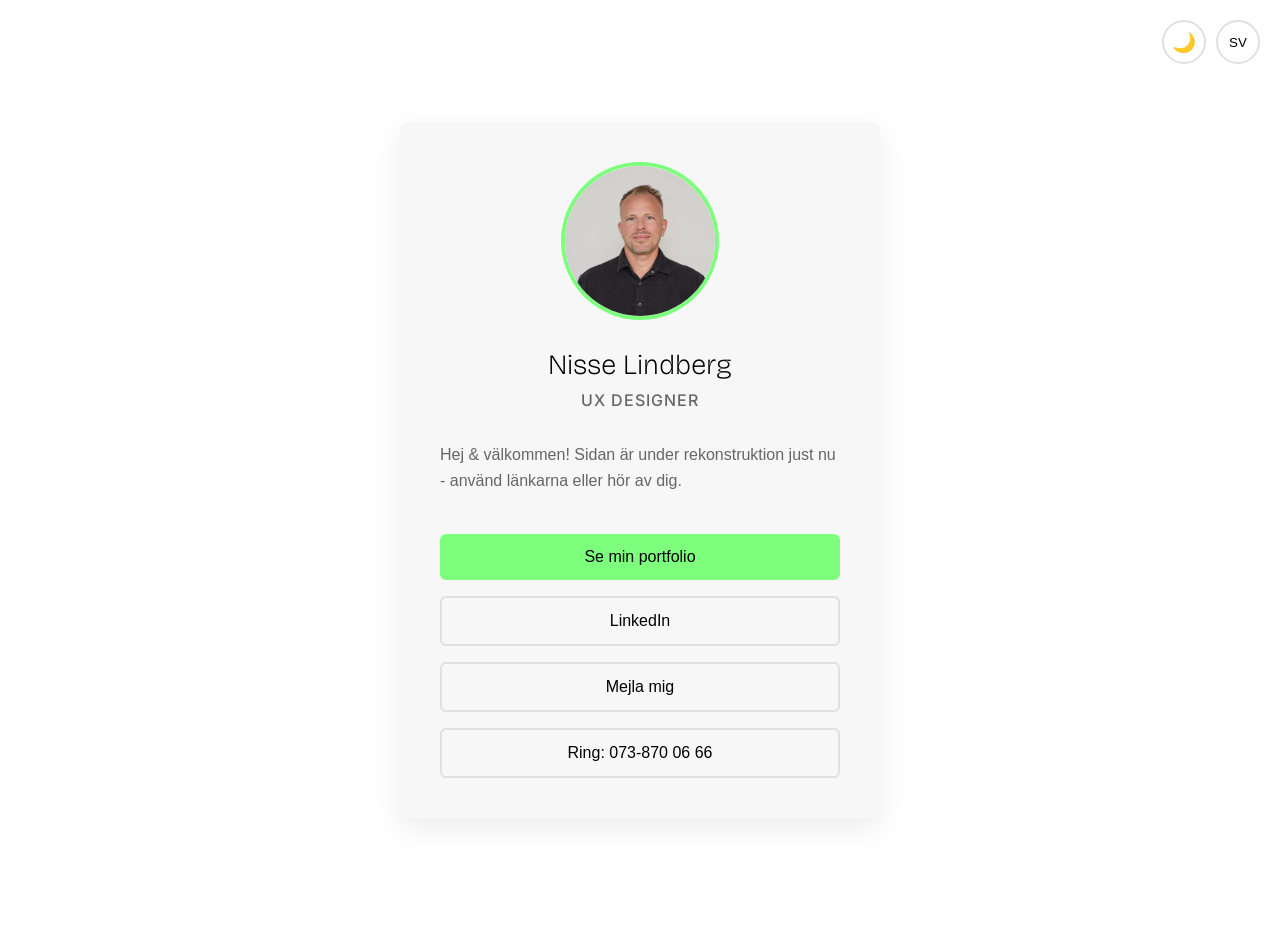
==== commit 1477cadb: "slutaåke" ====
--- a/index.html
+++ b/index.html
@@ -128,7 +128,7 @@
         transition: color 0.3s;
       }
       .role {
-        font-family: "Lato", sans-serif;
+        font-family: "Inter", sans-serif;
         font-size: 16px;
         color: var(--text-subtle);
         margin-top: 0;
@@ -139,7 +139,7 @@
         transition: color 0.3s;
       }
       p.message {
-        font-family: "Inter", sans-serif;
+        font-family: "Lato", sans-serif;
         color: var(--text-message);
         margin-bottom: 40px;
         line-height: 1.6;
@@ -158,7 +158,7 @@
         color: var(--btn-text);
         text-decoration: none;
         border-radius: 6px;
-        font-family: "Inter", sans-serif;
+        font-family: "Lato", sans-serif;
         font-weight: 200;
         transition:
           transform 0.2s,
@@ -197,7 +197,7 @@
         align-items: center;
         justify-content: center;
         font-weight: 200;
-        font-family: inherit;
+        font-family: "Lato", sans-serif;
         transition: all 0.2s;
       }
       .lang-toggle:hover {
@@ -220,6 +220,7 @@
         align-items: center;
         justify-content: center;
         font-size: 1.2rem;
+        font-family: "Lato", sans-serif;
         transition: all 0.2s;
       }
       .theme-toggle:hover {
@@ -246,7 +247,7 @@
 
       <p class="message" data-i18n="message">
         Hej & välkommen! Sidan är under rekonstruktion just nu - använd länkarna
-        eller hör av dig!
+        eller hör av dig.
       </p>
 
       <div class="contact-links">
@@ -282,7 +283,7 @@
         sv: {
           role: "UX Designer",
           message:
-            "Hej & välkommen. Sidan är under rekonstruktion just nu - använd länkarna eller hör av dig.",
+            "Hej & välkommen! Sidan är under rekonstruktion just nu - använd länkarna eller hör av dig.",
           btn_portfolio: "Se min portfolio",
           btn_linkedin: "LinkedIn",
           btn_email: "Mejla mig",
@@ -291,7 +292,7 @@
         en: {
           role: "UX Designer",
           message:
-            "Hi & welcome! The site is currently under reconstruction - please use the links or get in touch!",
+            "Hi & welcome! The site is currently under reconstruction - please use the links or get in touch.",
           btn_portfolio: "View my portfolio",
           btn_linkedin: "LinkedIn",
           btn_email: "Email me",
